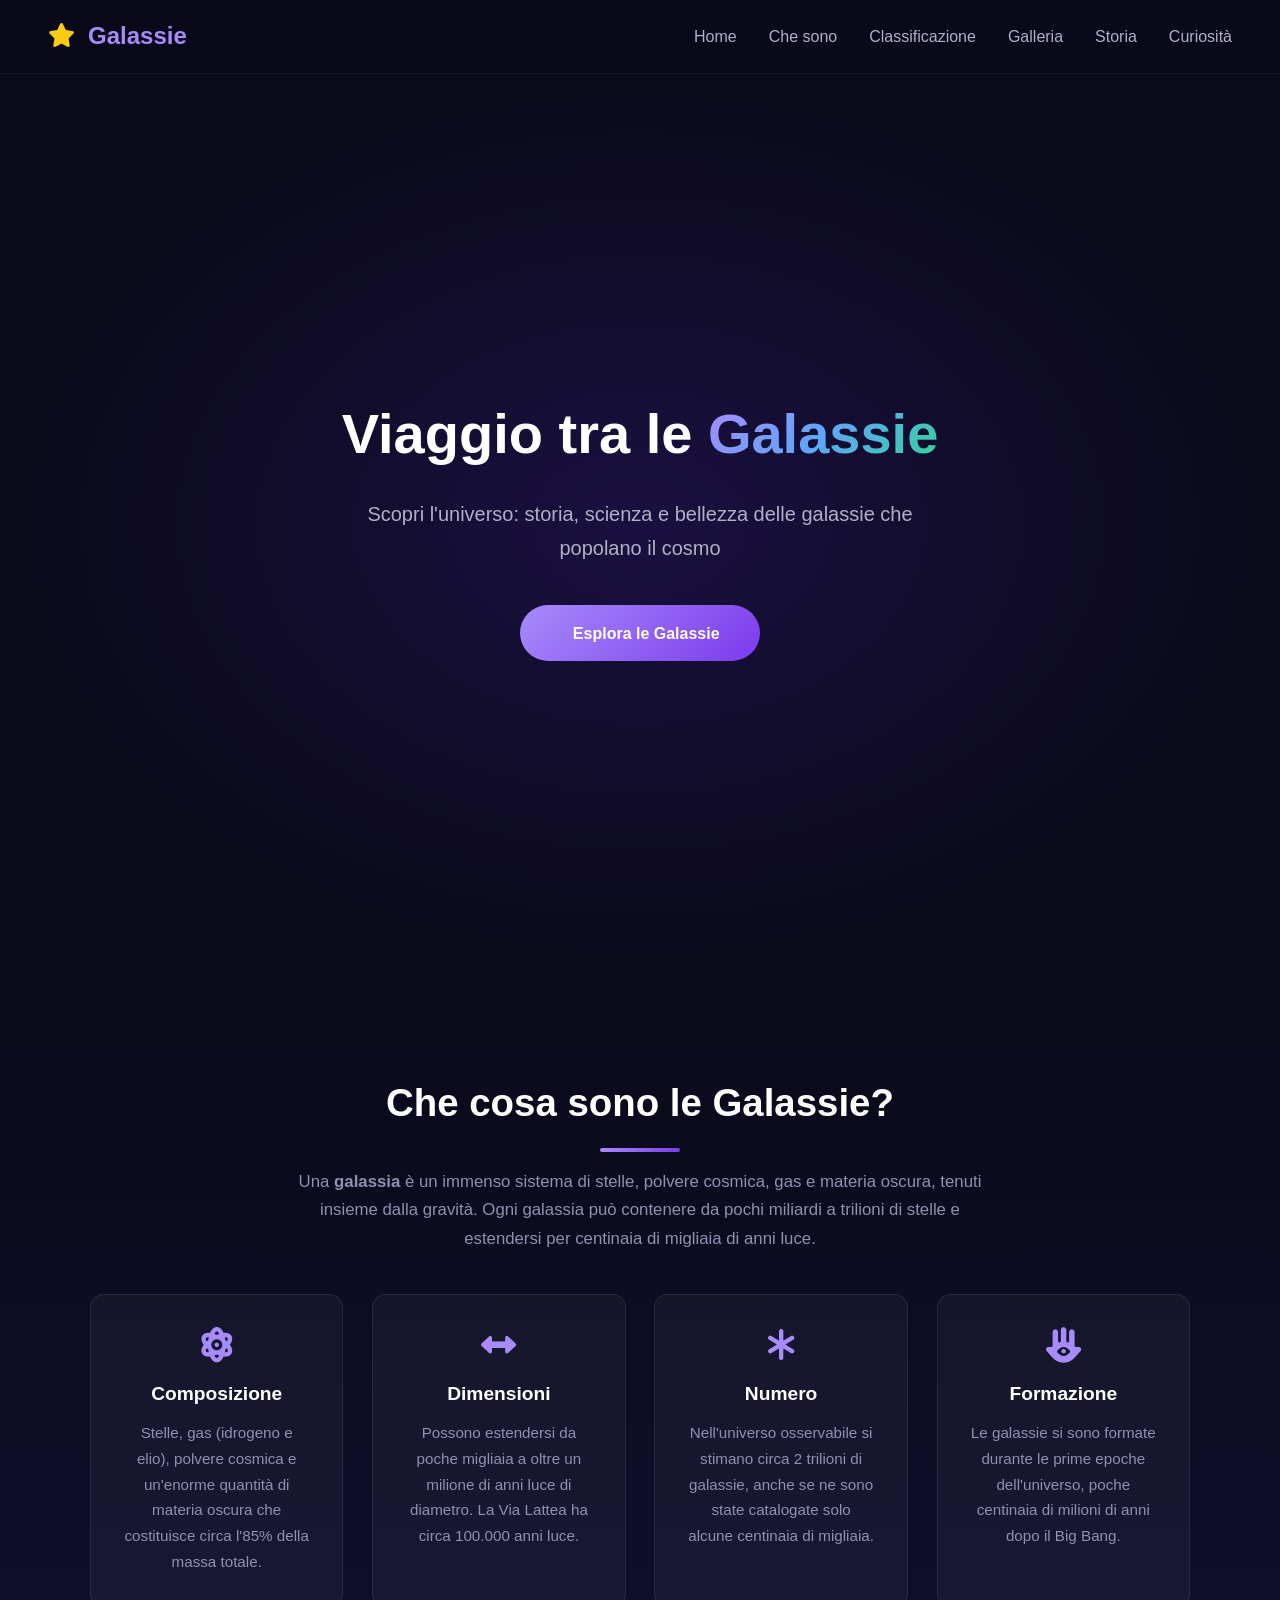
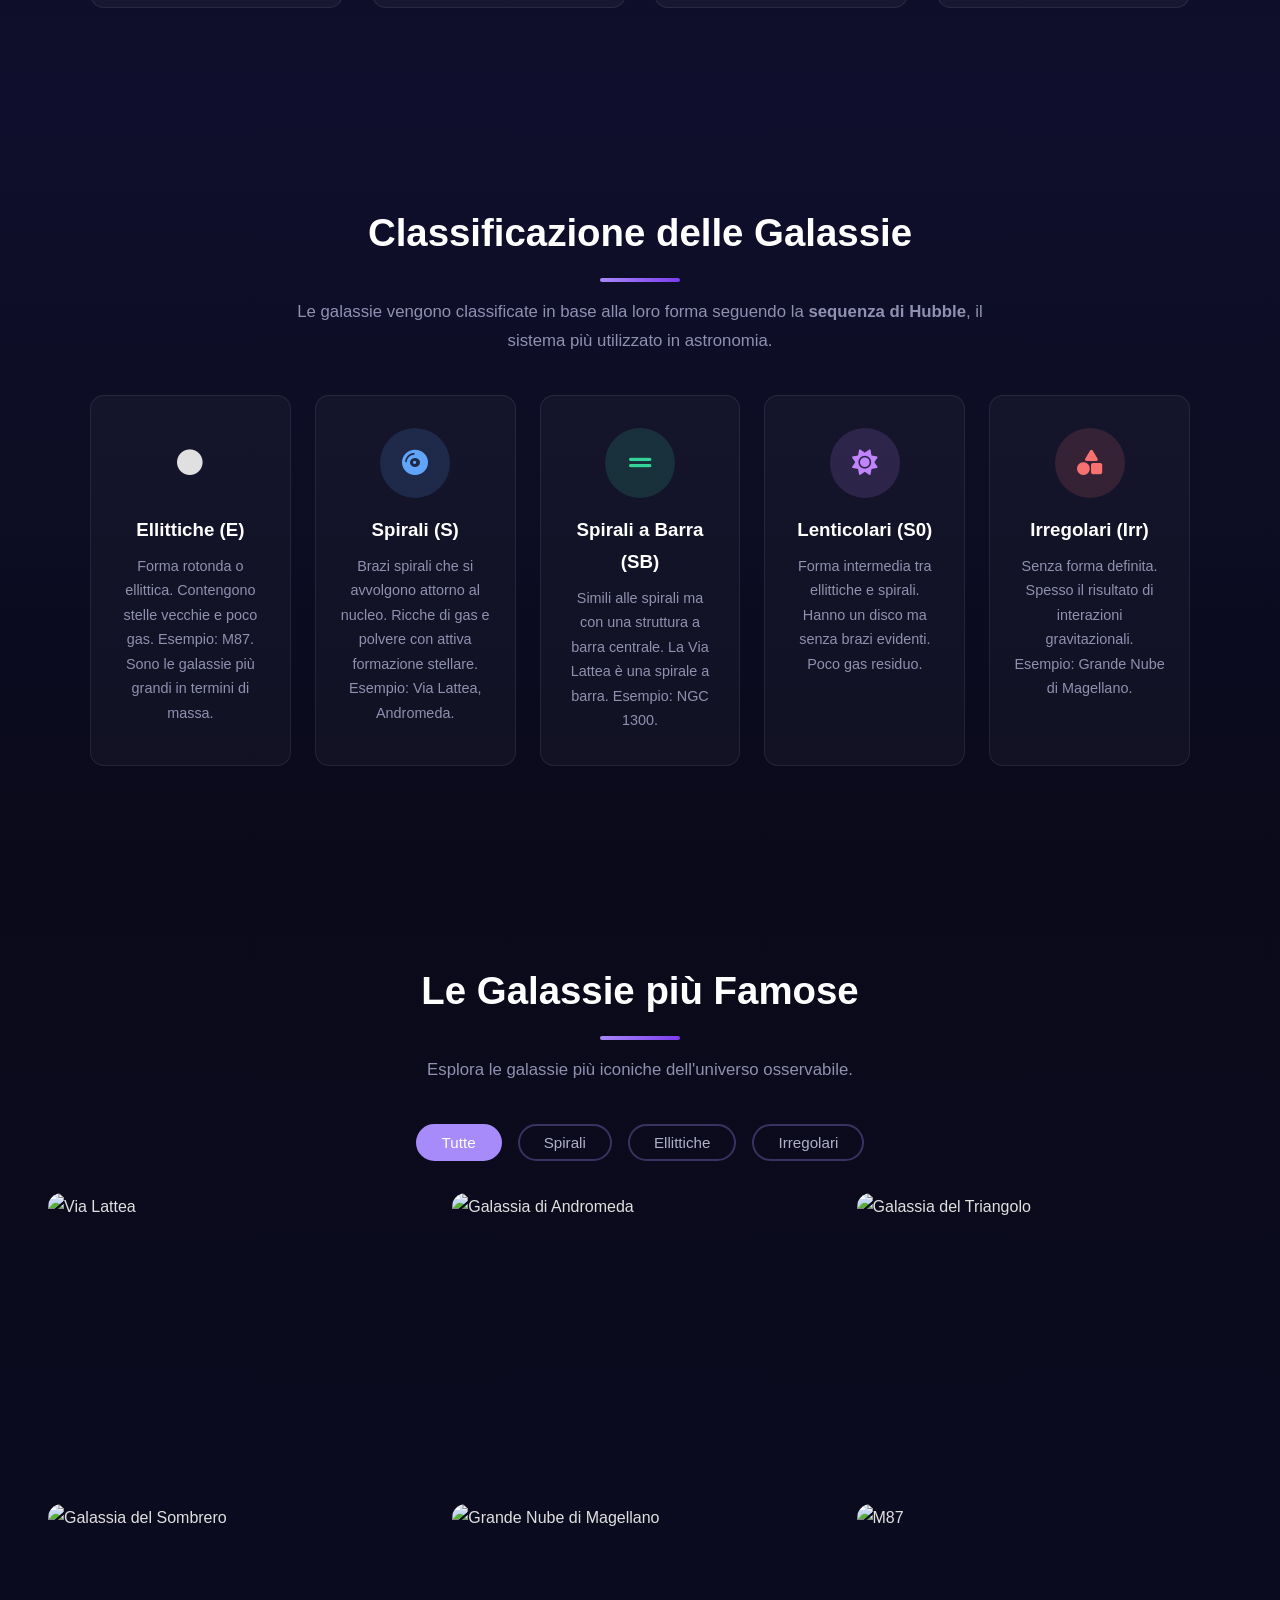
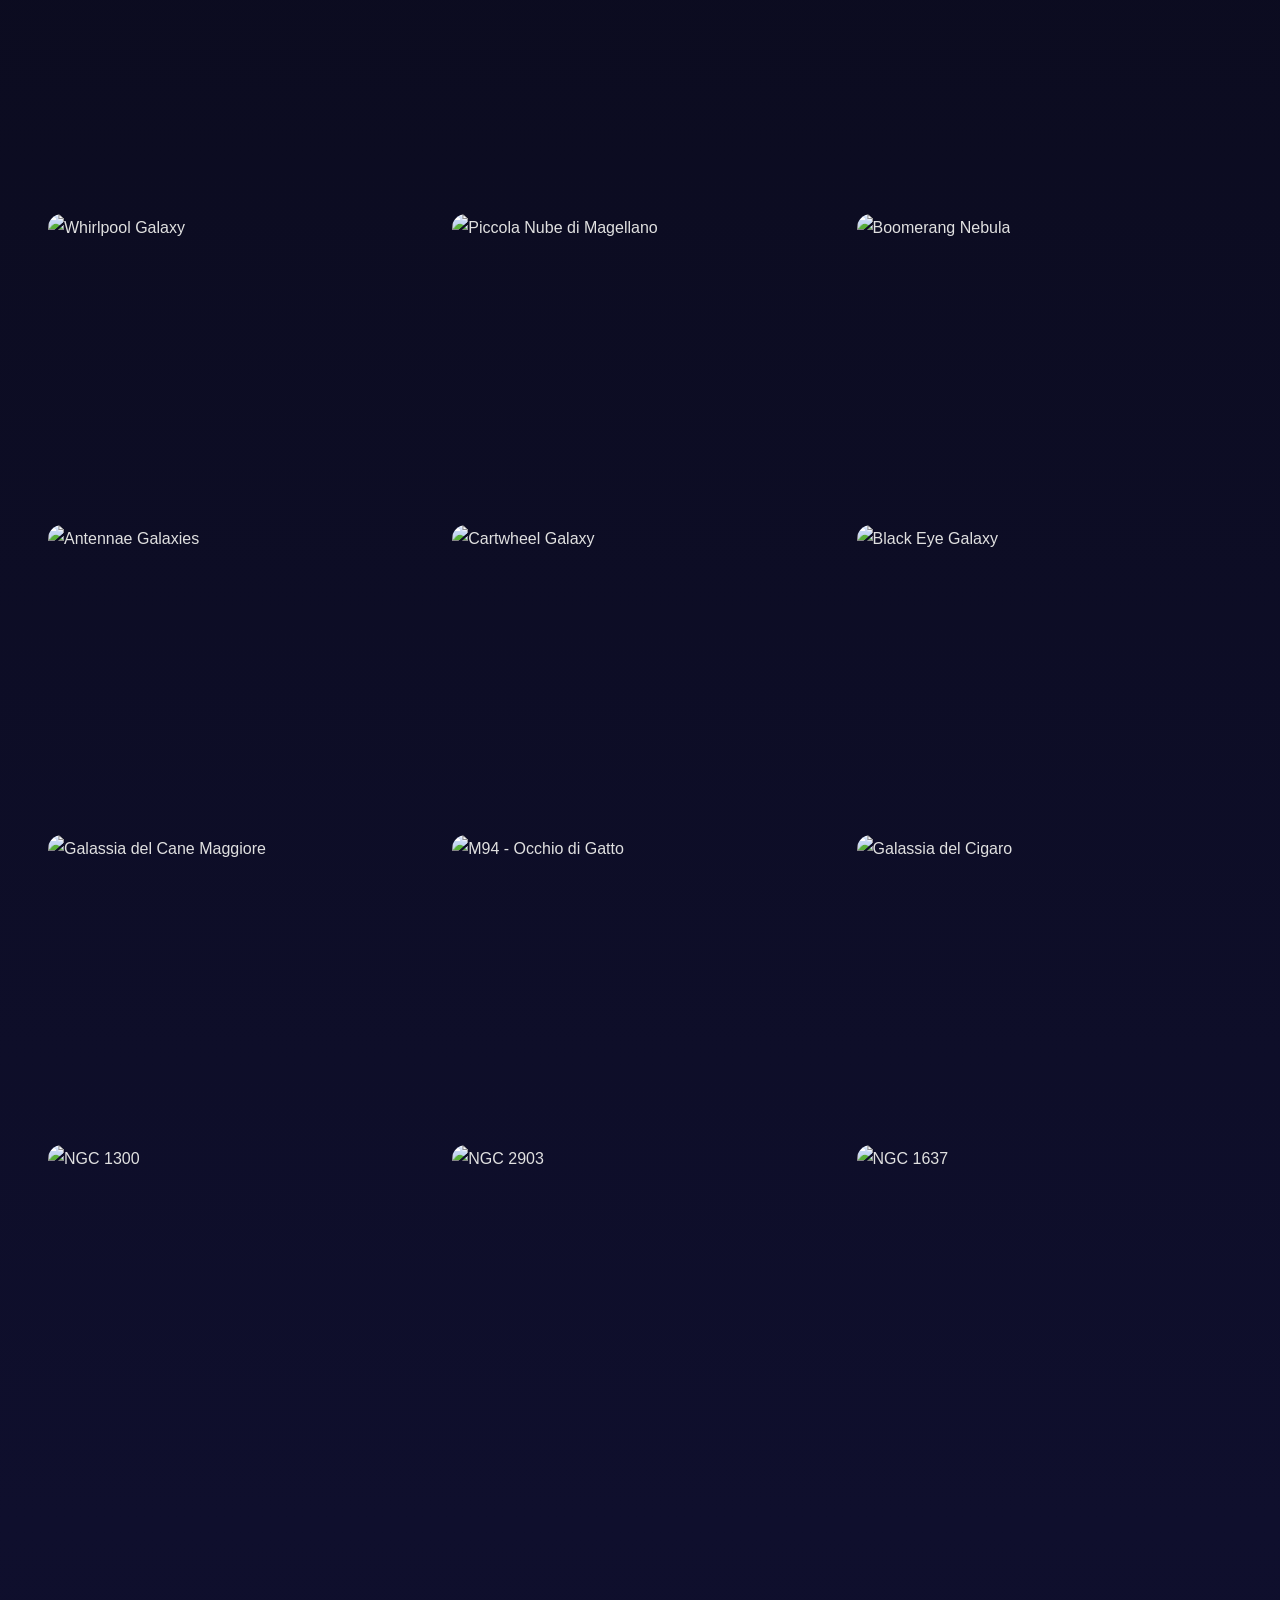
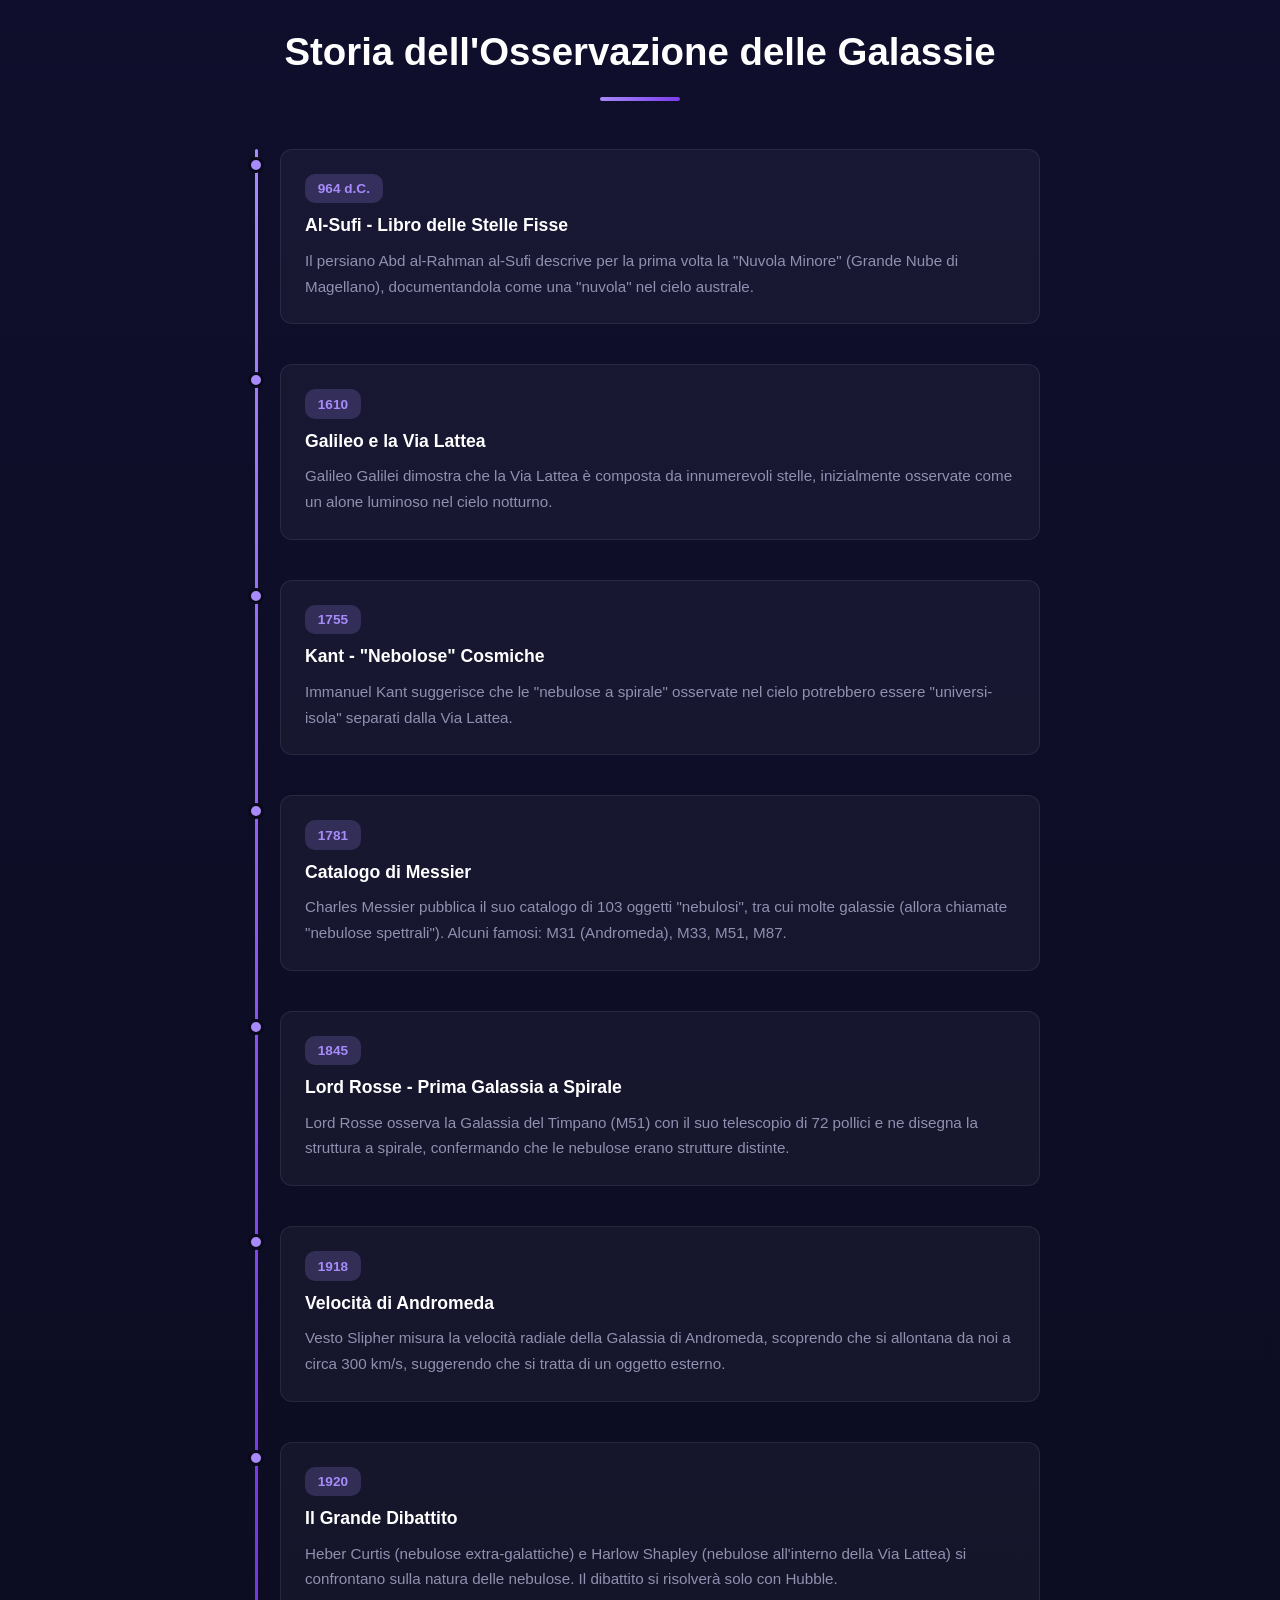
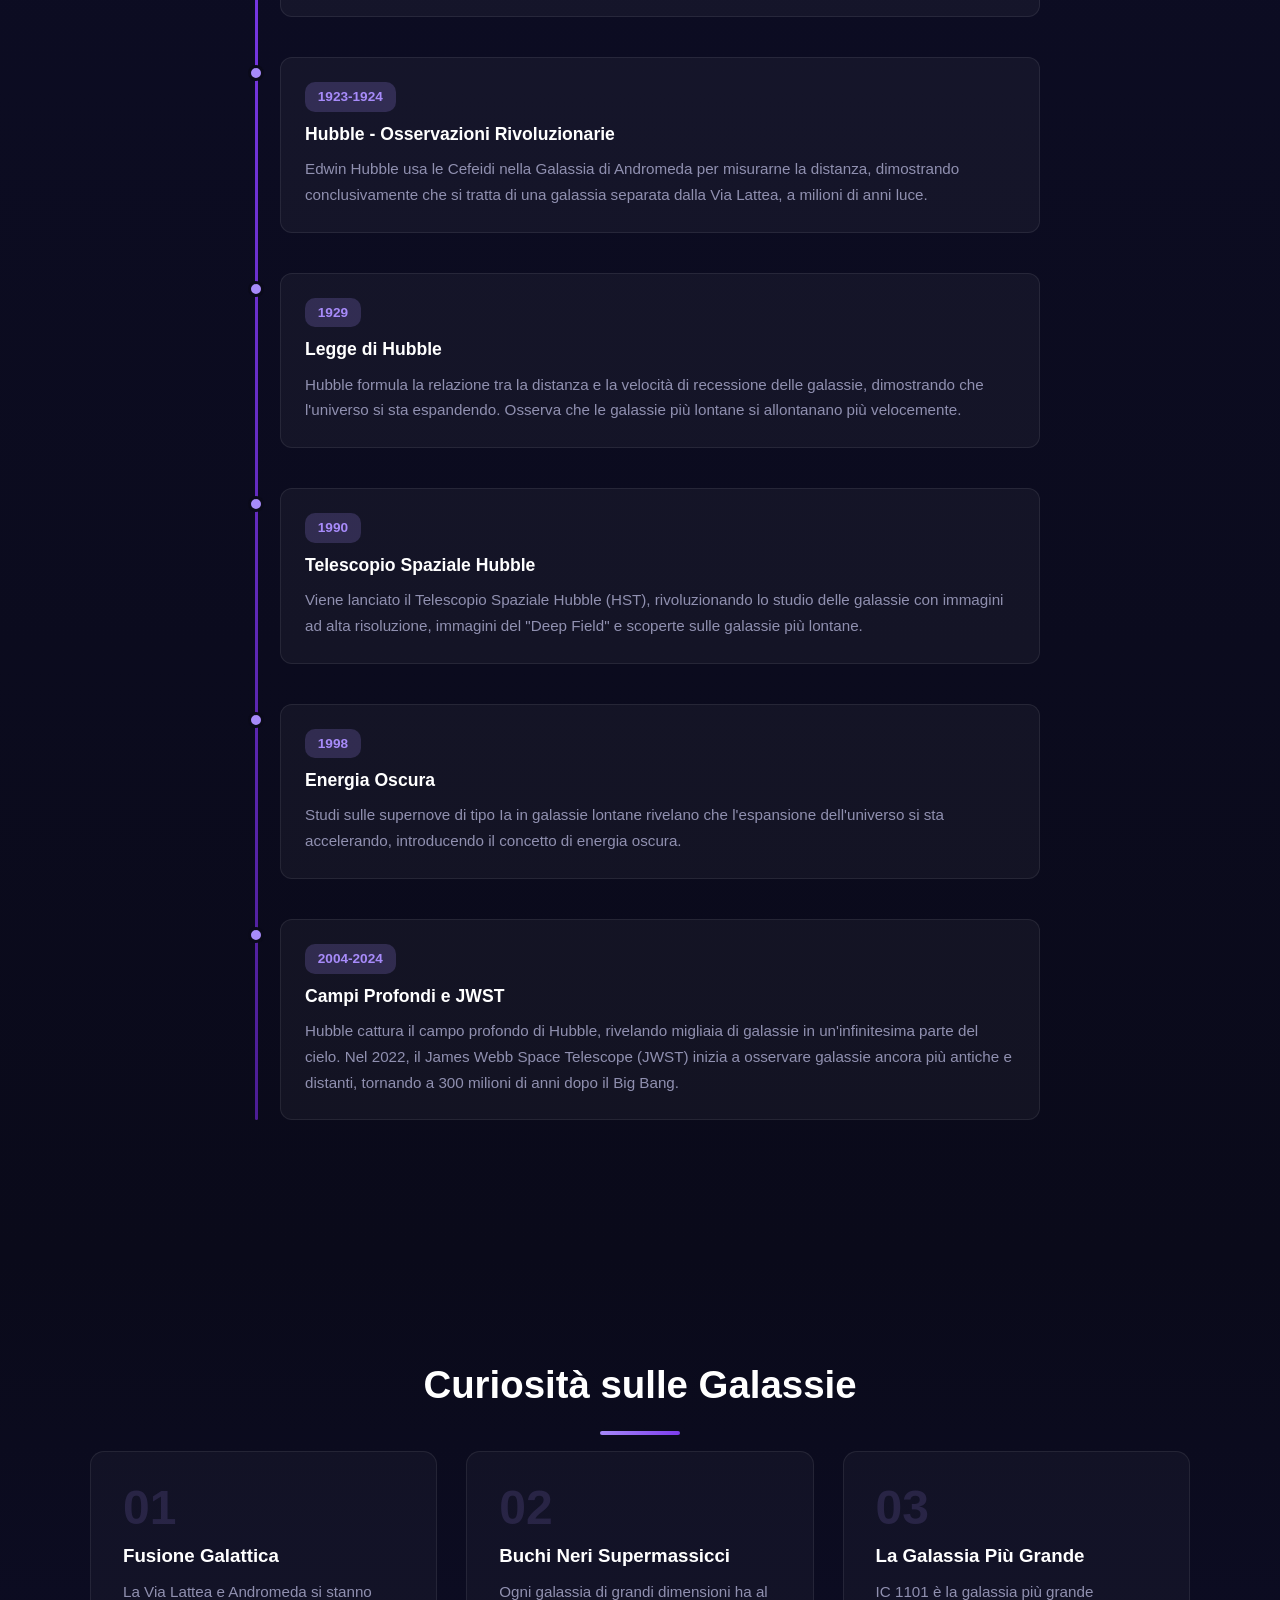
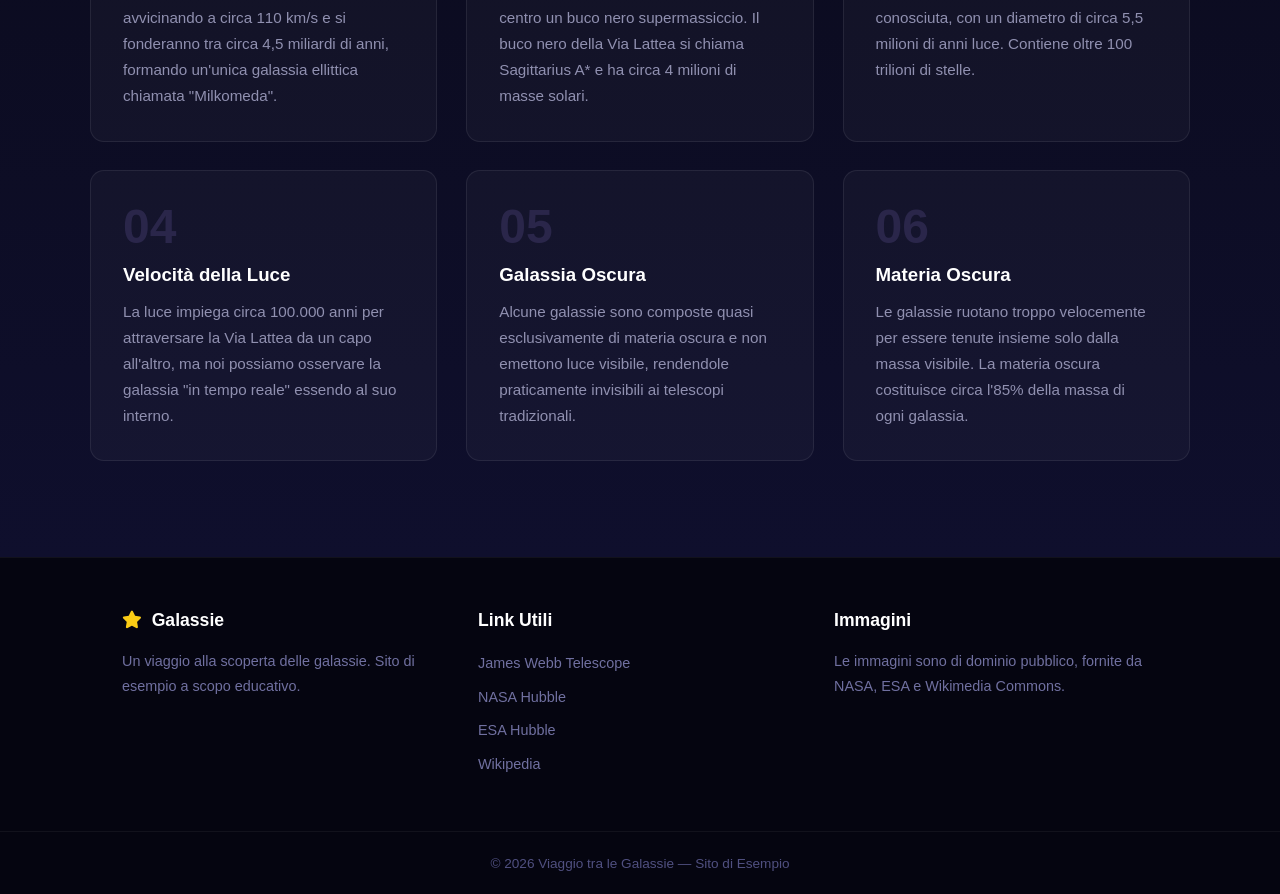
==== index.html @ 8d63a322 "Aggiungi sito sulle galassie" ====
<!DOCTYPE html>
<html lang="it">
<head>
  <meta charset="UTF-8">
  <meta name="viewport" content="width=device-width, initial-scale=1.0">
  <title>Le Galassie - Guida Completa</title>
  <link rel="stylesheet" href="style.css">
  <link rel="stylesheet" href="https://cdnjs.cloudflare.com/ajax/libs/font-awesome/6.5.0/css/all.min.css">
</head>
<body>

  <nav id="navbar">
    <div class="nav-brand"><i class="fas fa-star"></i> Galassie</div>
    <ul id="nav-links">
      <li><a href="#home">Home</a></li>
      <li><a href="#che-cosa-sono">Che sono</a></li>
      <li><a href="#classificazione">Classificazione</a></li>
      <li><a href="#galleria">Galleria</a></li>
      <li><a href="#storia">Storia</a></li>
      <li><a href="#curiosita">Curiosit&agrave;</a></li>
    </ul>
    <button id="hamburger" aria-label="Menu"><i class="fas fa-bars"></i></button>
  </nav>

  <!-- HERO -->
  <header id="home">
    <div class="hero-overlay"></div>
    <div class="hero-particles" id="particles"></div>
    <div class="hero-content">
      <h1>Viaggio tra le <span>Galassie</span></h1>
      <p>Scopri l'universo: storia, scienza e bellezza delle galassie che popolano il cosmo</p>
      <a href="#galleria" class="btn"><i class="fas fa-telescope"></i> Esplora le Galassie</a>
    </div>
  </header>

  <!-- CHE COSA SONO -->
  <section id="che-cosa-sono">
    <h2>Che cosa sono le Galassie?</h2>
    <p>Una <strong>galassia</strong> &egrave; un immenso sistema di stelle, polvere cosmica, gas e materia oscura, tenuti insieme dalla gravit&agrave;. Ogni galassia pu&ograve; contenere da pochi miliardi a trilioni di stelle e estendersi per centinaia di migliaia di anni luce.</p>
    <div class="info-cards">
      <div class="info-card">
        <i class="fas fa-atom"></i>
        <h3>Composizione</h3>
        <p>Stelle, gas (idrogeno e elio), polvere cosmica e un'enorme quantit&agrave; di materia oscura che costituisce circa l'85% della massa totale.</p>
      </div>
      <div class="info-card">
        <i class="fas fa-arrows-alt-h"></i>
        <h3>Dimensioni</h3>
        <p>Possono estendersi da poche migliaia a oltre un milione di anni luce di diametro. La Via Lattea ha circa 100.000 anni luce.</p>
      </div>
      <div class="info-card">
        <i class="fas fa-asterisk"></i>
        <h3>Numero</h3>
        <p>Nell'universo osservabile si stimano circa 2 trilioni di galassie, anche se ne sono state catalogate solo alcune centinaia di migliaia.</p>
      </div>
      <div class="info-card">
        <i class="fas fa-hamsa"></i>
        <h3>Formazione</h3>
        <p>Le galassie si sono formate durante le prime epoche dell'universo, poche centinaia di milioni di anni dopo il Big Bang.</p>
      </div>
    </div>
  </section>

  <!-- CLASSIFICAZIONE -->
  <section id="classificazione">
    <h2>Classificazione delle Galassie</h2>
    <p>Le galassie vengono classificate in base alla loro forma seguendo la <strong>sequenza di Hubble</strong>, il sistema pi&ugrave; utilizzato in astronomia.</p>
    <div class="classification">
      <div class="class-card elliptical">
        <div class="class-icon"><i class="fas fa-circle"></i></div>
        <h3>Ellittiche (E)</h3>
        <p>Forma rotonda o ellittica. Contengono stelle vecchie e poco gas. Esempio: M87. Sono le galassie pi&ugrave; grandi in termini di massa.</p>
      </div>
      <div class="class-card spiral">
        <div class="class-icon"><i class="fas fa-compact-disc"></i></div>
        <h3>Spirali (S)</h3>
        <p>Brazi spirali che si avvolgono attorno al nucleo. Ricche di gas e polvere con attiva formazione stellare. Esempio: Via Lattea, Andromeda.</p>
      </div>
      <div class="class-card barred">
        <div class="class-icon"><i class="fas fa-grip-lines"></i></div>
        <h3>Spirali a Barra (SB)</h3>
        <p>Simili alle spirali ma con una struttura a barra centrale. La Via Lattea &egrave; una spirale a barra. Esempio: NGC 1300.</p>
      </div>
      <div class="class-card lenticular">
        <div class="class-icon"><i class="fas fa-sun"></i></div>
        <h3>Lenticolari (S0)</h3>
        <p>Forma intermedia tra ellittiche e spirali. Hanno un disco ma senza brazi evidenti. Poco gas residuo.</p>
      </div>
      <div class="class-card irregular">
        <div class="class-icon"><i class="fas fa-shapes"></i></div>
        <h3>Irregolari (Irr)</h3>
        <p>Senza forma definita. Spesso il risultato di interazioni gravitazionali. Esempio: Grande Nube di Magellano.</p>
      </div>
    </div>
  </section>

  <!-- GALLERIA -->
  <section id="galleria">
    <h2>Le Galassie pi&ugrave; Famose</h2>
    <p>Esplora le galassie pi&ugrave; iconiche dell'universo osservabile.</p>

    <div class="filters">
      <button class="filter-btn active" data-filter="all">Tutte</button>
      <button class="filter-btn" data-filter="spirale">Spirali</button>
      <button class="filter-btn" data-filter="ellittica">Ellittiche</button>
      <button class="filter-btn" data-filter="irregolare">Irregolari</button>
    </div>

    <div class="galaxy-grid" id="galaxy-grid">

      <!-- 1. VIA LATTEA -->
      <div class="galaxy-card" data-type="spirale" onclick="openModal('milkyway')">
        <img src="https://upload.wikimedia.org/wikipedia/commons/thumb/4/43/ESO-VLT-Laser-phot-33a-07.jpg/1280px-ESO-VLT-Laser-phot-33a-07.jpg" alt="Via Lattea" loading="lazy">
        <div class="galaxy-overlay">
          <h3>Via Lattea</h3>
          <span class="galaxy-type">Spirale barrata</span>
          <span class="galaxy-dist">Nostra galassia</span>
        </div>
      </div>

      <!-- 2. ANDROMEDA -->
      <div class="galaxy-card" data-type="spirale" onclick="openModal('andromeda')">
        <img src="https://upload.wikimedia.org/wikipedia/commons/thumb/8/8c/Andromeda_Galaxy_560mm_FL.jpg/1280px-Andromeda_Galaxy_560mm_FL.jpg" alt="Galassia di Andromeda" loading="lazy">
        <div class="galaxy-overlay">
          <h3>Galassia di Andromeda (M31)</h3>
          <span class="galaxy-type">Spirale</span>
          <span class="galaxy-dist">2,5 milioni di anni luce</span>
        </div>
      </div>

      <!-- 3. TRIANGOLO -->
      <div class="galaxy-card" data-type="spirale" onclick="openModal('triangolo')">
        <img src="https://upload.wikimedia.org/wikipedia/commons/thumb/d/d0/Triangulum_Galaxy_M33_Scubi.jpg/1280px-Triangulum_Galaxy_M33_Scubi.jpg" alt="Galassia del Triangolo" loading="lazy">
        <div class="galaxy-overlay">
          <h3>Galassia del Triangolo (M33)</h3>
          <span class="galaxy-type">Spirale</span>
          <span class="galaxy-dist">2,73 milioni di anni luce</span>
        </div>
      </div>

      <!-- 4. SOMBRERO -->
      <div class="galaxy-card" data-type="spirale" onclick="openModal('sombrero')">
        <img src="https://upload.wikimedia.org/wikipedia/commons/thumb/5/5f/Sombrero_Galaxy_560mm_FL.jpg/1280px-Sombrero_Galaxy_560mm_FL.jpg" alt="Galassia del Sombrero" loading="lazy">
        <div class="galaxy-overlay">
          <h3>Galassia del Sombrero (M104)</h3>
          <span class="galaxy-type">Spirale barrata</span>
          <span class="galaxy-dist">29 milioni di anni luce</span>
        </div>
      </div>

      <!-- 5. GRANDE NUBE DI MAGELLANO -->
      <div class="galaxy-card" data-type="irregolare" onclick="openModal('magellano')">
        <img src="https://upload.wikimedia.org/wikipedia/commons/thumb/d/d5/NGC_2070_-_TOO_-_ESO.jpg/1024px-NGC_2070_-_TOO_-_ESO.jpg" alt="Grande Nube di Magellano" loading="lazy">
        <div class="galaxy-overlay">
          <h3>Grande Nube di Magellano</h3>
          <span class="galaxy-type">Irr I</span>
          <span class="galaxy-dist">160.000 anni luce</span>
        </div>
      </div>

      <!-- 6. MESSIER 87 -->
      <div class="galaxy-card" data-type="ellittica" onclick="openModal('m87')">
        <img src="https://upload.wikimedia.org/wikipedia/commons/thumb/0/09/M87_jet.jpg/1024px-M87_jet.jpg" alt="M87" loading="lazy">
        <div class="galaxy-overlay">
          <h3>Messier 87 (M87)</h3>
          <span class="galaxy-type">Ellittica gigante</span>
          <span class="galaxy-dist">53 milioni di anni luce</span>
        </div>
      </div>

      <!-- 7. WHIRLPOOL -->
      <div class="galaxy-card" data-type="spirale" onclick="openModal('whirlpool')">
        <img src="https://upload.wikimedia.org/wikipedia/commons/thumb/d/db/Whirlpool_Galaxy_by_Hubble.jpg/1024px-Whirlpool_Galaxy_by_Hubble.jpg" alt="Whirlpool Galaxy" loading="lazy">
        <div class="galaxy-overlay">
          <h3>Galassia Whirlpool (M51)</h3>
          <span class="galaxy-type">Spirale</span>
          <span class="galaxy-dist">23 milioni di anni luce</span>
        </div>
      </div>

      <!-- 8. PICCOLA NUBE DI MAGELLANO -->
      <div class="galaxy-card" data-type="irregolare" onclick="openModal('piccola-magellano')">
        <img src="https://upload.wikimedia.org/wikipedia/commons/thumb/4/4d/SMC_-_Gems_of_the_Southern_Sky_-_ESO_-_1024.jpg/1024px-SMC_-_Gems_of_the_Southern_Sky_-_ESO_-_1024.jpg" alt="Piccola Nube di Magellano" loading="lazy">
        <div class="galaxy-overlay">
          <h3>Piccola Nube di Magellano</h3>
          <span class="galaxy-type">Irr I / SBO</span>
          <span class="galaxy-dist">200.000 anni luce</span>
        </div>
      </div>

      <!-- 9. BOOMERANG -->
      <div class="galaxy-card" data-type="ellittica" onclick="openModal('boomerang')">
        <img src="https://upload.wikimedia.org/wikipedia/commons/thumb/7/70/Boomerang_Nebula_HST.png/1024px-Boomerang_Nebula_HST.png" alt="Boomerang Nebula" loading="lazy">
        <div class="galaxy-overlay">
          <h3>Nebulosa Boomerang</h3>
          <span class="galaxy-type">Nebulosa protoplanetaria</span>
          <span class="galaxy-dist">5.000 anni luce</span>
        </div>
      </div>

      <!-- 10. ANTENNAM -->
      <div class="galaxy-card" data-type="spirale" onclick="openModal('antennae')">
        <img src="https://upload.wikimedia.org/wikipedia/commons/thumb/a/af/Antennae_Galaxies_-_Potentially_Hostile_-_PIA19780.jpg/1024px-Antennae_Galaxies_-_Potentially_Hostile_-_PIA19780.jpg" alt="Antennae Galaxies" loading="lazy">
        <div class="galaxy-overlay">
          <h3>Galassie Antenne (NGC 4038/4039)</h3>
          <span class="galaxy-type">In interazione</span>
          <span class="galaxy-dist">45 milioni di anni luce</span>
        </div>
      </div>

      <!-- 11. CARTWHEEL -->
      <div class="galaxy-card" data-type="spirale" onclick="openModal('cartwheel')">
        <img src="https://upload.wikimedia.org/wikipedia/commons/thumb/4/49/Cartwheel_Galaxy_560mm_FL.jpg/1024px-Cartwheel_Galaxy_560mm_FL.jpg" alt="Cartwheel Galaxy" loading="lazy">
        <div class="galaxy-overlay">
          <h3>Galassia della Ruota di Carro</h3>
          <span class="galaxy-type">Anulare</span>
          <span class="galaxy-dist">500 milioni di anni luce</span>
        </div>
      </div>

      <!-- 12. BLACK EYE -->
      <div class="galaxy-card" data-type="spirale" onclick="openModal('blackeye')">
        <img src="https://upload.wikimedia.org/wikipedia/commons/thumb/9/96/NGC_4826_-_Black_Eye_Galaxy_-_Heic0415a.jpg/1024px-NGC_4826_-_Black_Eye_Galaxy_-_Heic0415a.jpg" alt="Black Eye Galaxy" loading="lazy">
        <div class="galaxy-overlay">
          <h3>Black Eye Galaxy (M64)</h3>
          <span class="galaxy-type">Spirale</span>
          <span class="galaxy-dist">17 milioni di anni luce</span>
        </div>
      </div>

      <!-- 13. TIRANO -->
      <div class="galaxy-card" data-type="spirale" onclick="openModal('tirano')">
        <img src="https://upload.wikimedia.org/wikipedia/commons/thumb/4/4d/M106_%28Messier_106%29.jpg/1024px-M106_%28Messier_106%29.jpg" alt="Galassia del Cane Maggiore" loading="lazy">
        <div class="galaxy-overlay">
          <h3>M106 (Cane Maggiore)</h3>
          <span class="galaxy-type">Spirale barrata</span>
          <span class="galaxy-dist">22 milioni di anni luce</span>
        </div>
      </div>

      <!-- 14. OCCHIO DI GATTO -->
      <div class="galaxy-card" data-type="ellittica" onclick="openModal('occhio')">
        <img src="https://upload.wikimedia.org/wikipedia/commons/thumb/c/c5/M94_Galaxy_by_Hubble.jpg/1024px-M94_Galaxy_by_Hubble.jpg" alt="M94 - Occhio di Gatto" loading="lazy">
        <div class="galaxy-overlay">
          <h3>Galassia dell'Occhio di Gatto (M94)</h3>
          <span class="galaxy-type">Spirale / Lenticolare</span>
          <span class="galaxy-dist">16 milioni di anni luce</span>
        </div>
      </div>

      <!-- 15. CIGARO -->
      <div class="galaxy-card" data-type="ellittica" onclick="openModal('cigaro')">
        <img src="https://upload.wikimedia.org/wikipedia/commons/thumb/3/32/M82_HST_big_stelum.jpg/1024px-M82_HST_big_stelum.jpg" alt="Galassia del Cigaro" loading="lazy">
        <div class="galaxy-overlay">
          <h3>Galassia del Cigaro (M82)</h3>
          <span class="galaxy-type">Irregolare starburst</span>
          <span class="galaxy-dist">12 milioni di anni luce</span>
        </div>
      </div>

      <!-- 16. SIRENA -->
      <div class="galaxy-card" data-type="spirale" onclick="openModal('sirena')">
        <img src="https://upload.wikimedia.org/wikipedia/commons/thumb/9/97/NGC_1300_-_ERL_-_ESO.jpg/1024px-NGC_1300_-_ERL_-_ESO.jpg" alt="NGC 1300" loading="lazy">
        <div class="galaxy-overlay">
          <h3>NGC 1300 (Sirena)</h3>
          <span class="galaxy-type">Spirale barrata</span>
          <span class="galaxy-dist">69 milioni di anni luce</span>
        </div>
      </div>

      <!-- 17. FOCA -->
      <div class="galaxy-card" data-type="spirale" onclick="openModal('foca')">
        <img src="https://upload.wikimedia.org/wikipedia/commons/thumb/d/d4/NGC_2903_-_Galactic_Nucleus_-_ESO.jpg/1024px-NGC_2903_-_Galactic_Nucleus_-_ESO.jpg" alt="NGC 2903" loading="lazy">
        <div class="galaxy-overlay">
          <h3>NGC 2903 (Leone)</h3>
          <span class="galaxy-type">Spirale barrata</span>
          <span class="galaxy-dist">30 milioni di anni luce</span>
        </div>
      </div>

      <!-- 18. PESCATORE -->
      <div class="galaxy-card" data-type="spirale" onclick="openModal('pescatore')">
        <img src="https://upload.wikimedia.org/wikipedia/commons/thumb/a/ab/NGC_1637_by_Esurvey.jpg/1024px-NGC_1637_by_Esurvey.jpg" alt="NGC 1637" loading="lazy">
        <div class="galaxy-overlay">
          <h3>NGC 1637 (Eridano)</h3>
          <span class="galaxy-type">Spirale</span>
          <span class="galaxy-dist">38 milioni di anni luce</span>
        </div>
      </div>

    </div>
  </section>

  <!-- STORIA DELL'ASTRONOMIA -->
  <section id="storia">
    <h2>Storia dell'Osservazione delle Galassie</h2>
    <div class="timeline">
      <div class="timeline-item">
        <div class="timeline-dot"></div>
        <div class="timeline-content">
          <span class="year">964 d.C.</span>
          <h3>Al-Sufi - Libro delle Stelle Fisse</h3>
          <p>Il persiano Abd al-Rahman al-Sufi descrive per la prima volta la "Nuvola Minore" (Grande Nube di Magellano), documentandola come una "nuvola" nel cielo australe.</p>
        </div>
      </div>
      <div class="timeline-item">
        <div class="timeline-dot"></div>
        <div class="timeline-content">
          <span class="year">1610</span>
          <h3>Galileo e la Via Lattea</h3>
          <p>Galileo Galilei dimostra che la Via Lattea &egrave; composta da innumerevoli stelle, inizialmente osservate come un alone luminoso nel cielo notturno.</p>
        </div>
      </div>
      <div class="timeline-item">
        <div class="timeline-dot"></div>
        <div class="timeline-content">
          <span class="year">1755</span>
          <h3>Kant - "Nebolose" Cosmiche</h3>
          <p>Immanuel Kant suggerisce che le "nebulose a spirale" osservate nel cielo potrebbero essere "universi-isola" separati dalla Via Lattea.</p>
        </div>
      </div>
      <div class="timeline-item">
        <div class="timeline-dot"></div>
        <div class="timeline-content">
          <span class="year">1781</span>
          <h3>Catalogo di Messier</h3>
          <p>Charles Messier pubblica il suo catalogo di 103 oggetti "nebulosi", tra cui molte galassie (allora chiamate "nebulose spettrali"). Alcuni famosi: M31 (Andromeda), M33, M51, M87.</p>
        </div>
      </div>
      <div class="timeline-item">
        <div class="timeline-dot"></div>
        <div class="timeline-content">
          <span class="year">1845</span>
          <h3>Lord Rosse - Prima Galassia a Spirale</h3>
          <p>Lord Rosse osserva la Galassia del Timpano (M51) con il suo telescopio di 72 pollici e ne disegna la struttura a spirale, confermando che le nebulose erano strutture distinte.</p>
        </div>
      </div>
      <div class="timeline-item">
        <div class="timeline-dot"></div>
        <div class="timeline-content">
          <span class="year">1918</span>
          <h3>Velocit&agrave; di Andromeda</h3>
          <p>Vesto Slipher misura la velocit&agrave; radiale della Galassia di Andromeda, scoprendo che si allontana da noi a circa 300 km/s, suggerendo che si tratta di un oggetto esterno.</p>
        </div>
      </div>
      <div class="timeline-item">
        <div class="timeline-dot"></div>
        <div class="timeline-content">
          <span class="year">1920</span>
          <h3>Il Grande Dibattito</h3>
          <p>Heber Curtis (nebulose extra-galattiche) e Harlow Shapley (nebulose all'interno della Via Lattea) si confrontano sulla natura delle nebulose. Il dibattito si risolver&agrave; solo con Hubble.</p>
        </div>
      </div>
      <div class="timeline-item">
        <div class="timeline-dot"></div>
        <div class="timeline-content">
          <span class="year">1923-1924</span>
          <h3>Hubble - Osservazioni Rivoluzionarie</h3>
          <p>Edwin Hubble usa le Cefeidi nella Galassia di Andromeda per misurarne la distanza, dimostrando conclusivamente che si tratta di una galassia separata dalla Via Lattea, a milioni di anni luce.</p>
        </div>
      </div>
      <div class="timeline-item">
        <div class="timeline-dot"></div>
        <div class="timeline-content">
          <span class="year">1929</span>
          <h3>Legge di Hubble</h3>
          <p>Hubble formula la relazione tra la distanza e la velocit&agrave; di recessione delle galassie, dimostrando che l'universo si sta espandendo. Osserva che le galassie pi&ugrave; lontane si allontanano pi&ugrave; velocemente.</p>
        </div>
      </div>
      <div class="timeline-item">
        <div class="timeline-dot"></div>
        <div class="timeline-content">
          <span class="year">1990</span>
          <h3>Telescopio Spaziale Hubble</h3>
          <p>Viene lanciato il Telescopio Spaziale Hubble (HST), rivoluzionando lo studio delle galassie con immagini ad alta risoluzione, immagini del "Deep Field" e scoperte sulle galassie pi&ugrave; lontane.</p>
        </div>
      </div>
      <div class="timeline-item">
        <div class="timeline-dot"></div>
        <div class="timeline-content">
          <span class="year">1998</span>
          <h3>Energia Oscura</h3>
          <p>Studi sulle supernove di tipo Ia in galassie lontane rivelano che l'espansione dell'universo si sta accelerando, introducendo il concetto di energia oscura.</p>
        </div>
      </div>
      <div class="timeline-item">
        <div class="timeline-dot"></div>
        <div class="timeline-content">
          <span class="year">2004-2024</span>
          <h3>Campi Profondi e JWST</h3>
          <p>Hubble cattura il campo profondo di Hubble, rivelando migliaia di galassie in un'infinitesima parte del cielo. Nel 2022, il James Webb Space Telescope (JWST) inizia a osservare galassie ancora pi&ugrave; antiche e distanti, tornando a 300 milioni di anni dopo il Big Bang.</p>
        </div>
      </div>
    </div>
  </section>

  <!-- CURIOSITÀ -->
  <section id="curiosita">
    <h2>Curiosit&agrave; sulle Galassie</h2>
    <div class="facts-grid">
      <div class="fact-card">
        <div class="fact-number">01</div>
        <h3>Fusione Galattica</h3>
        <p>La Via Lattea e Andromeda si stanno avvicinando a circa 110 km/s e si fonderanno tra circa 4,5 miliardi di anni, formando un'unica galassia ellittica chiamata "Milkomeda".</p>
      </div>
      <div class="fact-card">
        <div class="fact-number">02</div>
        <h3>Buchi Neri Supermassicci</h3>
        <p>Ogni galassia di grandi dimensioni ha al centro un buco nero supermassiccio. Il buco nero della Via Lattea si chiama Sagittarius A* e ha circa 4 milioni di masse solari.</p>
      </div>
      <div class="fact-card">
        <div class="fact-number">03</div>
        <h3>La Galassia Pi&ugrave; Grande</h3>
        <p>IC 1101 &egrave; la galassia pi&ugrave; grande conosciuta, con un diametro di circa 5,5 milioni di anni luce. Contiene oltre 100 trilioni di stelle.</p>
      </div>
      <div class="fact-card">
        <div class="fact-number">04</div>
        <h3>Velocit&agrave; della Luce</h3>
        <p>La luce impiega circa 100.000 anni per attraversare la Via Lattea da un capo all'altro, ma noi possiamo osservare la galassia "in tempo reale" essendo al suo interno.</p>
      </div>
      <div class="fact-card">
        <div class="fact-number">05</div>
        <h3>Galassia Oscura</h3>
        <p>Alcune galassie sono composte quasi esclusivamente di materia oscura e non emettono luce visibile, rendendole praticamente invisibili ai telescopi tradizionali.</p>
      </div>
      <div class="fact-card">
        <div class="fact-number">06</div>
        <h3>Materia Oscura</h3>
        <p>Le galassie ruotano troppo velocemente per essere tenute insieme solo dalla massa visibile. La materia oscura costituisce circa l'85% della massa di ogni galassia.</p>
      </div>
    </div>
  </section>

  <!-- FOOTER -->
  <footer>
    <div class="footer-content">
      <div class="footer-section">
        <h3><i class="fas fa-star"></i> Galassie</h3>
        <p>Un viaggio alla scoperta delle galassie. Sito di esempio a scopo educativo.</p>
      </div>
      <div class="footer-section">
        <h3>Link Utili</h3>
        <ul>
          <li><a href="https://esawebb.org/" target="_blank">James Webb Telescope</a></li>
          <li><a href="https://www.nasa.gov/mission_pages/hubble/main/" target="_blank">NASA Hubble</a></li>
          <li><a href="https://www.esa.int/Science_Exploration/Space_Science/Hubble" target="_blank">ESA Hubble</a></li>
          <li><a href="https://www.wikipedia.org/" target="_blank">Wikipedia</a></li>
        </ul>
      </div>
      <div class="footer-section">
        <h3>Immagini</h3>
        <p>Le immagini sono di dominio pubblico, fornite da NASA, ESA e Wikimedia Commons.</p>
      </div>
    </div>
    <div class="footer-bottom">
      <p>&copy; 2026 Viaggio tra le Galassie &mdash; Sito di Esempio</p>
    </div>
  </footer>

  <!-- MODAL -->
  <div class="modal" id="galaxy-modal">
    <div class="modal-content">
      <button class="modal-close" onclick="closeModal()">&times;</button>
      <div class="modal-body" id="modal-body"></div>
    </div>
  </div>

  <script src="script.js"></script>
</body>
</html>
---- style.css ----
* {
  margin: 0;
  padding: 0;
  box-sizing: border-box;
}

html {
  scroll-behavior: smooth;
}

body {
  font-family: 'Segoe UI', Tahoma, Geneva, Verdana, sans-serif;
  color: #e0e0e0;
  background: #0a0a1a;
  line-height: 1.7;
}

a {
  text-decoration: none;
  color: inherit;
}

/* NAVBAR */
nav {
  display: flex;
  justify-content: space-between;
  align-items: center;
  padding: 1rem 3rem;
  background: rgba(10, 10, 26, 0.95);
  backdrop-filter: blur(12px);
  position: sticky;
  top: 0;
  z-index: 1000;
  border-bottom: 1px solid rgba(255,255,255,0.05);
}

.nav-brand {
  font-size: 1.5rem;
  font-weight: 800;
  color: #a78bfa;
}

.nav-brand i {
  color: #facc15;
  margin-right: 0.4rem;
}

nav ul {
  list-style: none;
  display: flex;
  gap: 2rem;
}

nav ul li a {
  font-weight: 500;
  color: #b0b0c8;
  transition: color 0.3s;
}

nav ul li a:hover {
  color: #a78bfa;
}

#hamburger {
  display: none;
  background: none;
  border: none;
  color: #e0e0e0;
  font-size: 1.4rem;
  cursor: pointer;
}

/* HERO */
header {
  position: relative;
  min-height: 100vh;
  display: flex;
  align-items: center;
  justify-content: center;
  text-align: center;
  overflow: hidden;
  background: radial-gradient(ellipse at center, #1a1040 0%, #0a0a1a 70%);
}

.hero-overlay {
  position: absolute;
  inset: 0;
  background: url('https://upload.wikimedia.org/wikipedia/commons/thumb/0/09/Hubble_ultra_deep_field_high_rez_edit1.jpg/1280px-Hubble_ultra_deep_field_high_rez_edit1.jpg') center/cover no-repeat;
  opacity: 0.3;
  animation: slowZoom 60s linear infinite;
}

@keyframes slowZoom {
  0% { transform: scale(1); }
  100% { transform: scale(1.1); }
}

.hero-particles {
  position: absolute;
  inset: 0;
  pointer-events: none;
}

.hero-content {
  position: relative;
  z-index: 2;
  padding: 2rem;
}

.hero-content h1 {
  font-size: 3.5rem;
  font-weight: 900;
  margin-bottom: 1rem;
  color: #fff;
}

.hero-content h1 span {
  background: linear-gradient(135deg, #a78bfa, #60a5fa, #34d399);
  -webkit-background-clip: text;
  -webkit-text-fill-color: transparent;
  background-clip: text;
}

.hero-content p {
  font-size: 1.25rem;
  color: #b0b0c8;
  margin-bottom: 2.5rem;
  max-width: 600px;
  margin-left: auto;
  margin-right: auto;
}

.btn {
  display: inline-block;
  padding: 0.9rem 2.5rem;
  background: linear-gradient(135deg, #a78bfa, #7c3aed);
  color: #fff;
  font-weight: 700;
  border-radius: 30px;
  transition: transform 0.3s, box-shadow 0.3s;
  border: none;
  cursor: pointer;
  font-size: 1rem;
}

.btn:hover {
  transform: translateY(-3px);
  box-shadow: 0 8px 30px rgba(124, 58, 237, 0.5);
}

.btn i {
  margin-right: 0.5rem;
}

/* SECTIONS */
section {
  padding: 6rem 3rem;
}

section h2 {
  font-size: 2.4rem;
  text-align: center;
  margin-bottom: 1rem;
  color: #fff;
  position: relative;
  display: inline-block;
}

section > h2 {
  display: block;
  text-align: center;
}

section h2::after {
  content: '';
  display: block;
  width: 80px;
  height: 4px;
  background: linear-gradient(135deg, #a78bfa, #7c3aed);
  margin: 0.8rem auto 0;
  border-radius: 2px;
}

section > p {
  text-align: center;
  max-width: 700px;
  margin: 0.8rem auto 2.5rem;
  color: #9090b0;
  font-size: 1.05rem;
}

/* CHE COSA SONO */
#che-cosa-sono {
  background: linear-gradient(180deg, #0a0a1a, #0f0f2d);
}

.info-cards {
  display: grid;
  grid-template-columns: repeat(auto-fit, minmax(240px, 1fr));
  gap: 1.8rem;
  max-width: 1100px;
  margin: 0 auto;
}

.info-card {
  background: rgba(255,255,255,0.04);
  border: 1px solid rgba(255,255,255,0.08);
  border-radius: 14px;
  padding: 2rem;
  text-align: center;
  transition: transform 0.3s, border-color 0.3s;
}

.info-card:hover {
  transform: translateY(-6px);
  border-color: rgba(167,139,250,0.4);
}

.info-card i {
  font-size: 2.2rem;
  color: #a78bfa;
  margin-bottom: 1rem;
}

.info-card h3 {
  font-size: 1.2rem;
  margin-bottom: 0.6rem;
  color: #fff;
}

.info-card p {
  font-size: 0.95rem;
  color: #9090b0;
}

/* CLASSIFICAZIONE */
#classificazione {
  background: linear-gradient(180deg, #0f0f2d, #0a0a1a);
}

.classification {
  display: grid;
  grid-template-columns: repeat(auto-fit, minmax(200px, 1fr));
  gap: 1.5rem;
  max-width: 1100px;
  margin: 0 auto;
}

.class-card {
  background: rgba(255,255,255,0.03);
  border: 1px solid rgba(255,255,255,0.08);
  border-radius: 14px;
  padding: 2rem 1.5rem;
  text-align: center;
  transition: transform 0.3s, border-color 0.3s;
}

.class-card:hover {
  transform: translateY(-5px);
}

.class-card.ellittical:hover { border-color: #f59e0b; }
.class-card.spiral:hover { border-color: #60a5fa; }
.class-card.barred:hover { border-color: #34d399; }
.class-card.lenticular:hover { border-color: #c084fc; }
.class-card.irregular:hover { border-color: #f87171; }

.class-icon {
  width: 70px;
  height: 70px;
  border-radius: 50%;
  display: flex;
  align-items: center;
  justify-content: center;
  margin: 0 auto 1rem;
  font-size: 1.6rem;
}

.ellittical .class-icon { background: rgba(245,158,11,0.15); color: #f59e0b; }
.spiral .class-icon { background: rgba(96,165,250,0.15); color: #60a5fa; }
.barred .class-icon { background: rgba(52,211,153,0.15); color: #34d399; }
.lenticular .class-icon { background: rgba(192,132,252,0.15); color: #c084fc; }
.irregular .class-icon { background: rgba(248,113,113,0.15); color: #f87171; }

.class-card h3 {
  color: #fff;
  margin-bottom: 0.5rem;
}

.class-card p {
  font-size: 0.9rem;
  color: #9090b0;
}

/* GALLERIA */
#galleria {
  background: linear-gradient(180deg, #0a0a1a, #0f0f2d);
}

.filters {
  display: flex;
  justify-content: center;
  gap: 1rem;
  margin-bottom: 2rem;
  flex-wrap: wrap;
}

.filter-btn {
  padding: 0.5rem 1.5rem;
  border: 2px solid rgba(167,139,250,0.3);
  background: transparent;
  color: #b0b0c8;
  border-radius: 20px;
  cursor: pointer;
  font-size: 0.95rem;
  transition: all 0.3s;
}

.filter-btn:hover,
.filter-btn.active {
  background: #a78bfa;
  border-color: #a78bfa;
  color: #fff;
}

.galaxy-grid {
  display: grid;
  grid-template-columns: repeat(auto-fill, minmax(320px, 1fr));
  gap: 1.8rem;
  max-width: 1300px;
  margin: 0 auto;
}

.galaxy-card {
  position: relative;
  border-radius: 14px;
  overflow: hidden;
  cursor: pointer;
  aspect-ratio: 4/3;
  transition: transform 0.3s, box-shadow 0.3s;
}

.galaxy-card img {
  width: 100%;
  height: 100%;
  object-fit: cover;
  transition: transform 0.5s;
}

.galaxy-card:hover img {
  transform: scale(1.08);
}

.galaxy-card:hover {
  transform: translateY(-6px);
  box-shadow: 0 12px 40px rgba(124,58,237,0.25);
}

.galaxy-overlay {
  position: absolute;
  bottom: 0;
  left: 0;
  right: 0;
  padding: 1.5rem;
  background: linear-gradient(transparent, rgba(0,0,0,0.85));
  transform: translateY(20px);
  opacity: 0;
  transition: transform 0.3s, opacity 0.3s;
}

.galaxy-card:hover .galaxy-overlay {
  transform: translateY(0);
  opacity: 1;
}

.galaxy-overlay h3 {
  color: #fff;
  font-size: 1.15rem;
  margin-bottom: 0.4rem;
}

.galaxy-type {
  display: inline-block;
  background: rgba(167,139,250,0.3);
  padding: 0.2rem 0.7rem;
  border-radius: 12px;
  font-size: 0.8rem;
  color: #c4b5fd;
  margin-right: 0.5rem;
}

.galaxy-dist {
  display: inline-block;
  font-size: 0.8rem;
  color: #9090b0;
  margin-top: 0.3rem;
}

/* STORIA */
#storia {
  background: linear-gradient(180deg, #0f0f2d, #0a0a1a);
}

.timeline {
  position: relative;
  max-width: 800px;
  margin: 3rem auto 0;
  padding-left: 40px;
}

.timeline::before {
  content: '';
  position: absolute;
  left: 15px;
  top: 0;
  bottom: 0;
  width: 3px;
  background: linear-gradient(180deg, #a78bfa, #7c3aed, #4c1d95);
  border-radius: 3px;
}

.timeline-item {
  position: relative;
  margin-bottom: 2.5rem;
}

.timeline-dot {
  position: absolute;
  left: -32px;
  top: 8px;
  width: 16px;
  height: 16px;
  background: #a78bfa;
  border-radius: 50%;
  border: 3px solid #0a0a1a;
  z-index: 1;
}

.timeline-content {
  background: rgba(255,255,255,0.04);
  border: 1px solid rgba(255,255,255,0.08);
  border-radius: 12px;
  padding: 1.5rem;
  transition: border-color 0.3s;
}

.timeline-content:hover {
  border-color: rgba(167,139,250,0.3);
}

.timeline-content .year {
  display: inline-block;
  background: rgba(167,139,250,0.2);
  color: #a78bfa;
  padding: 0.2rem 0.8rem;
  border-radius: 10px;
  font-size: 0.85rem;
  font-weight: 700;
  margin-bottom: 0.5rem;
}

.timeline-content h3 {
  color: #fff;
  font-size: 1.1rem;
  margin-bottom: 0.4rem;
}

.timeline-content p {
  font-size: 0.95rem;
  color: #9090b0;
}

/* CURIOSITÀ */
#curiosita {
  background: linear-gradient(180deg, #0a0a1a, #0f0f2d);
}

.facts-grid {
  display: grid;
  grid-template-columns: repeat(auto-fit, minmax(300px, 1fr));
  gap: 1.8rem;
  max-width: 1100px;
  margin: 0 auto;
}

.fact-card {
  background: rgba(255,255,255,0.03);
  border: 1px solid rgba(255,255,255,0.08);
  border-radius: 14px;
  padding: 2rem;
  transition: transform 0.3s, border-color 0.3s;
}

.fact-card:hover {
  transform: translateY(-5px);
  border-color: rgba(167,139,250,0.4);
}

.fact-number {
  font-size: 3rem;
  font-weight: 900;
  color: rgba(167,139,250,0.15);
  line-height: 1;
  margin-bottom: 0.5rem;
}

.fact-card h3 {
  color: #fff;
  margin-bottom: 0.5rem;
}

.fact-card p {
  font-size: 0.95rem;
  color: #9090b0;
}

/* FOOTER */
footer {
  background: #050510;
  border-top: 1px solid rgba(255,255,255,0.05);
}

.footer-content {
  display: grid;
  grid-template-columns: repeat(auto-fit, minmax(220px, 1fr));
  gap: 2rem;
  max-width: 1100px;
  margin: 0 auto;
  padding: 3rem 2rem;
}

.footer-section h3 {
  color: #fff;
  margin-bottom: 0.8rem;
  font-size: 1.1rem;
}

.footer-section h3 i {
  color: #facc15;
  margin-right: 0.3rem;
}

.footer-section p {
  color: #7070a0;
  font-size: 0.9rem;
}

.footer-section ul {
  list-style: none;
}

.footer-section ul li {
  margin-bottom: 0.4rem;
}

.footer-section ul li a {
  color: #7070a0;
  font-size: 0.9rem;
  transition: color 0.3s;
}

.footer-section ul li a:hover {
  color: #a78bfa;
}

.footer-bottom {
  text-align: center;
  padding: 1.2rem;
  border-top: 1px solid rgba(255,255,255,0.05);
  color: #505080;
  font-size: 0.85rem;
}

/* MODAL */
.modal {
  display: none;
  position: fixed;
  inset: 0;
  background: rgba(0,0,0,0.85);
  z-index: 2000;
  align-items: center;
  justify-content: center;
  padding: 2rem;
  backdrop-filter: blur(8px);
}

.modal.show {
  display: flex;
}

.modal-content {
  background: #111128;
  border: 1px solid rgba(255,255,255,0.1);
  border-radius: 16px;
  max-width: 800px;
  width: 100%;
  max-height: 85vh;
  overflow-y: auto;
  position: relative;
}

.modal-close {
  position: absolute;
  top: 1rem;
  right: 1.2rem;
  background: none;
  border: none;
  color: #9090b0;
  font-size: 2rem;
  cursor: pointer;
  z-index: 10;
  transition: color 0.3s;
}

.modal-close:hover {
  color: #fff;
}

.modal-body {
  padding: 2rem;
}

.modal-body img {
  width: 100%;
  border-radius: 12px;
  margin-bottom: 1.5rem;
}

.modal-body h2 {
  color: #fff;
  margin-bottom: 0.5rem;
}

.modal-body .modal-meta {
  display: flex;
  gap: 1rem;
  flex-wrap: wrap;
  margin-bottom: 1.5rem;
}

.modal-body .modal-meta span {
  background: rgba(167,139,250,0.2);
  padding: 0.3rem 0.9rem;
  border-radius: 12px;
  font-size: 0.85rem;
  color: #c4b5fd;
}

.modal-body p {
  color: #b0b0c8;
  font-size: 1rem;
  line-height: 1.8;
  margin-bottom: 1rem;
}

.modal-body h3 {
  color: #a78bfa;
  margin: 1.5rem 0 0.5rem;
  font-size: 1.1rem;
}

/* PARTICLES */
.particle {
  position: absolute;
  width: 2px;
  height: 2px;
  background: #fff;
  border-radius: 50%;
  opacity: 0;
  animation: twinkle 3s infinite;
}

@keyframes twinkle {
  0%, 100% { opacity: 0; }
  50% { opacity: 0.8; }
}

/* RESPONSIVE */
@media (max-width: 768px) {
  #hamburger {
    display: block;
  }

  nav ul {
    display: none;
    flex-direction: column;
    position: absolute;
    top: 100%;
    left: 0;
    right: 0;
    background: rgba(10,10,26,0.98);
    padding: 1.5rem 3rem;
    gap: 1.2rem;
    border-bottom: 1px solid rgba(255,255,255,0.05);
  }

  nav ul.show {
    display: flex;
  }

  .hero-content h1 {
    font-size: 2.2rem;
  }

  .galaxy-grid {
    grid-template-columns: 1fr;
  }

  section {
    padding: 4rem 1.5rem;
  }

  .modal-body {
    padding: 1.5rem;
  }
}

/* SCROLLBAR */
::-webkit-scrollbar {
  width: 8px;
}

::-webkit-scrollbar-track {
  background: #0a0a1a;
}

::-webkit-scrollbar-thumb {
  background: #3a3a6a;
  border-radius: 4px;
}

::-webkit-scrollbar-thumb:hover {
  background: #a78bfa;
}
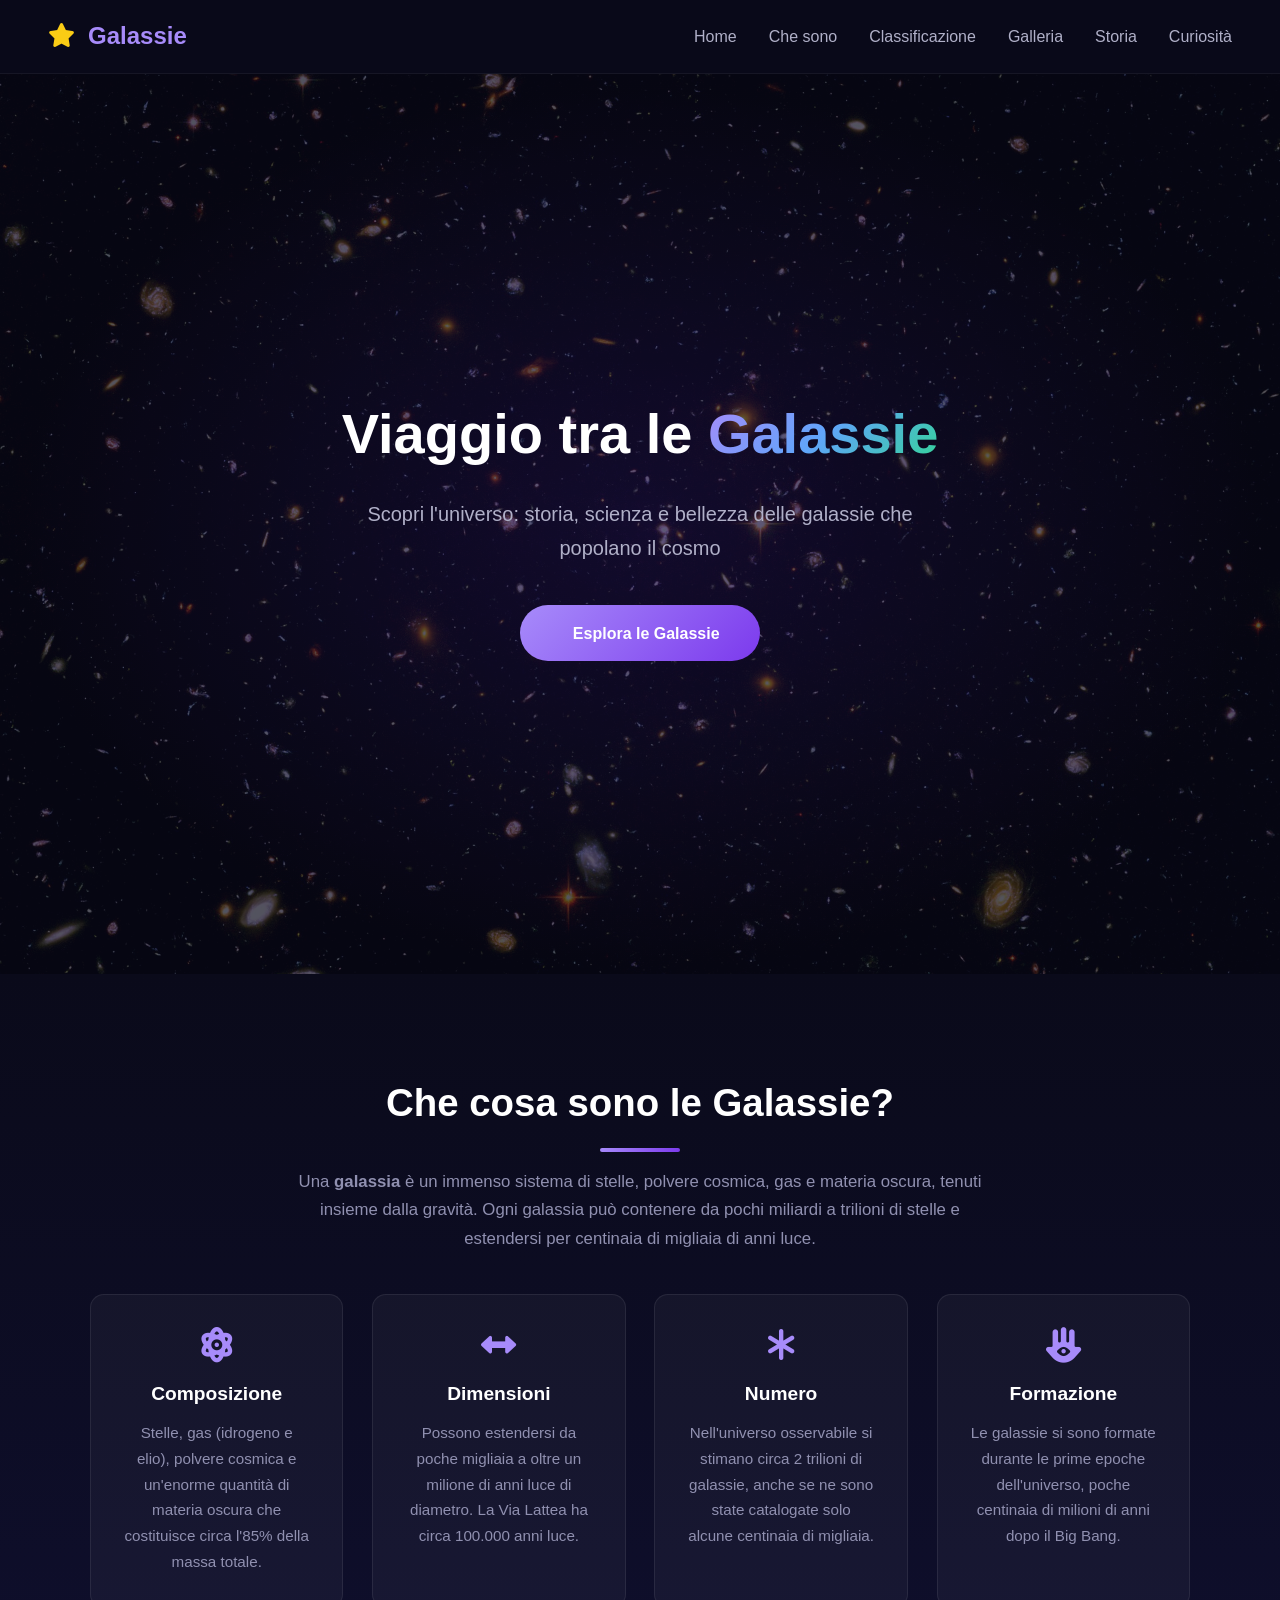
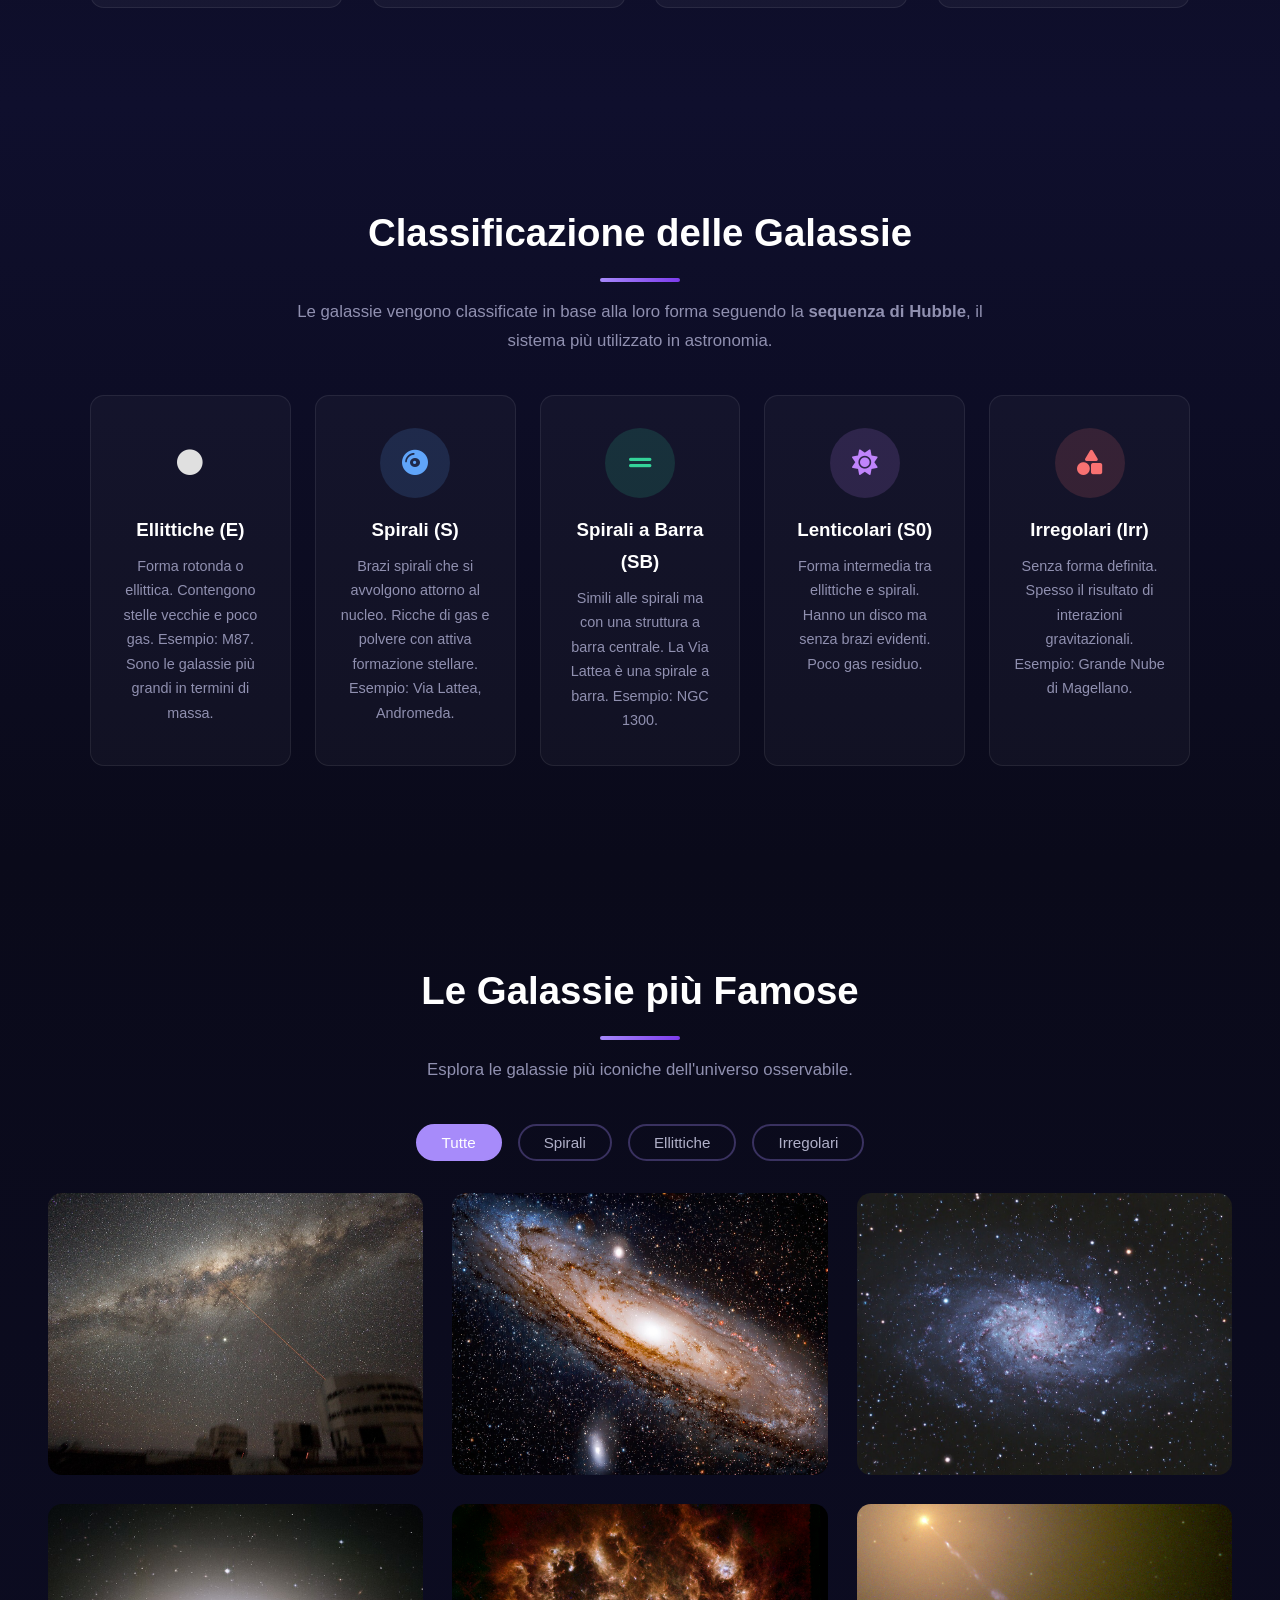
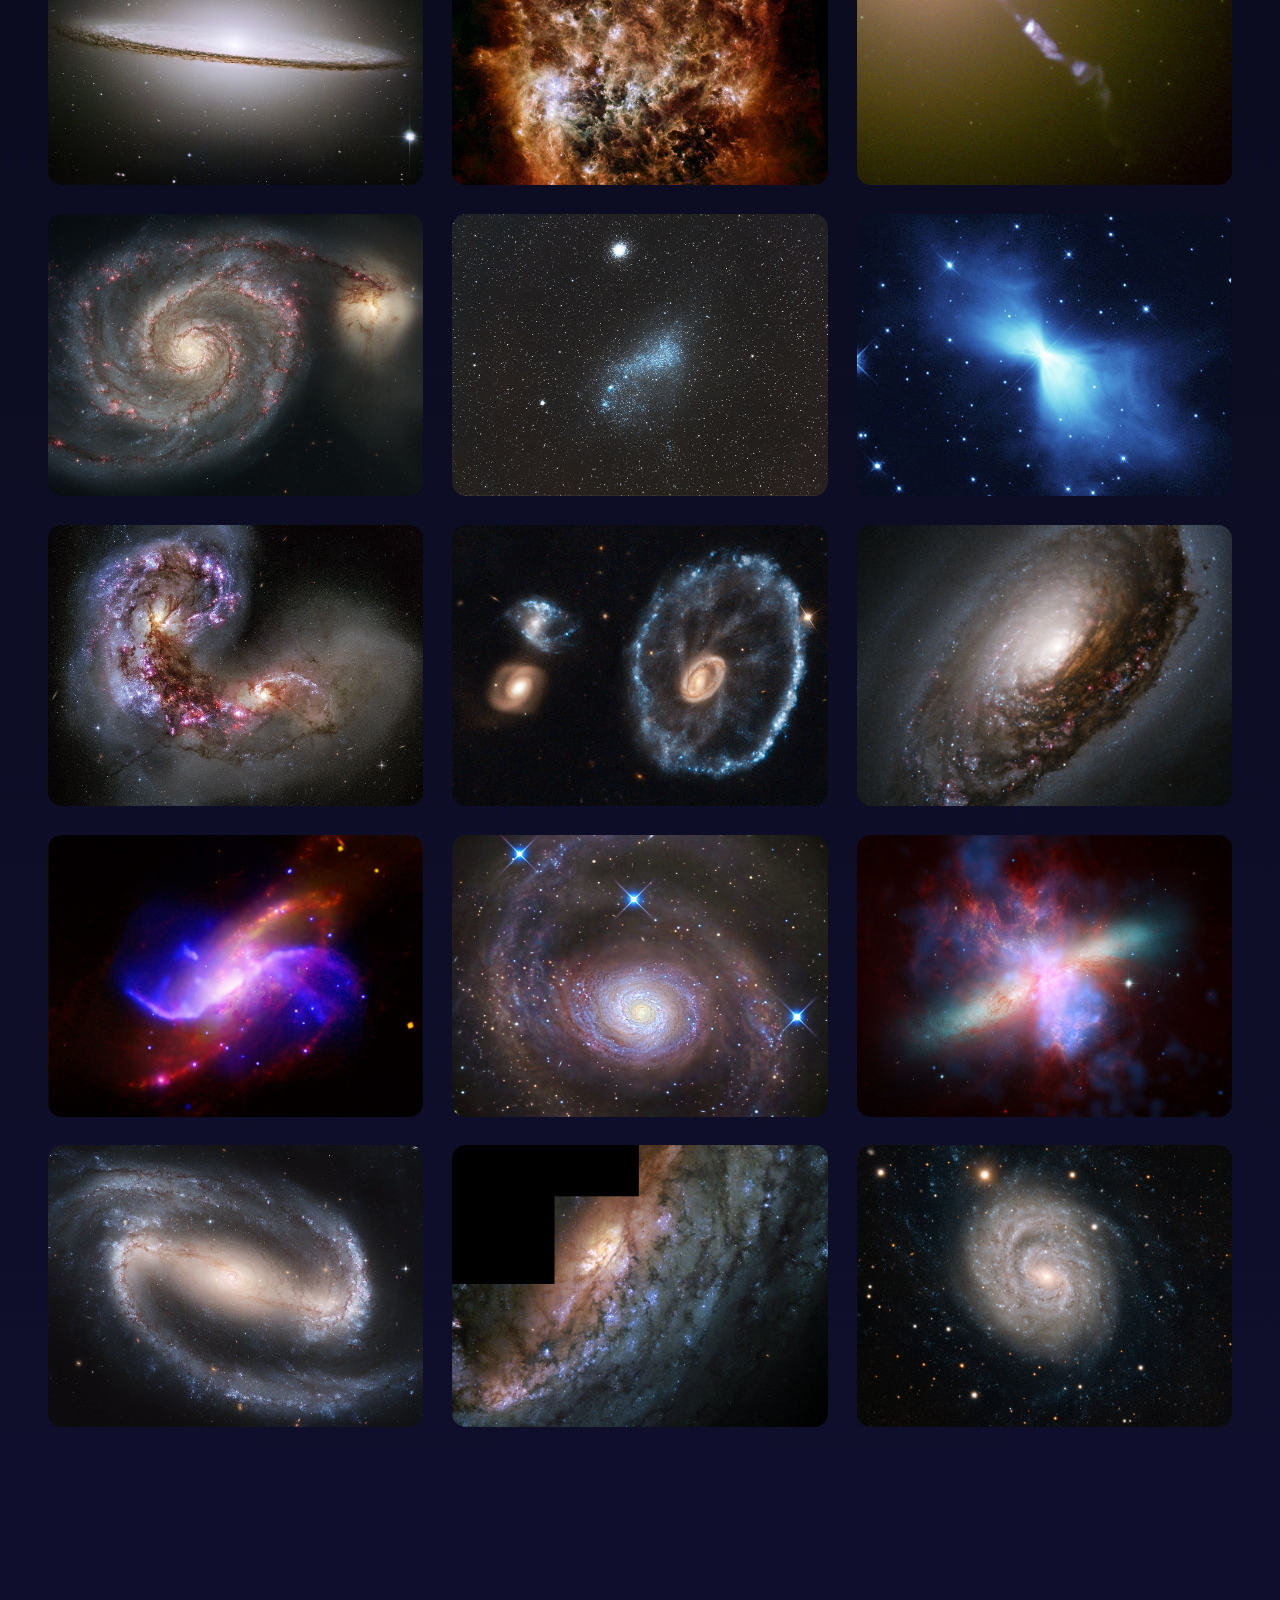
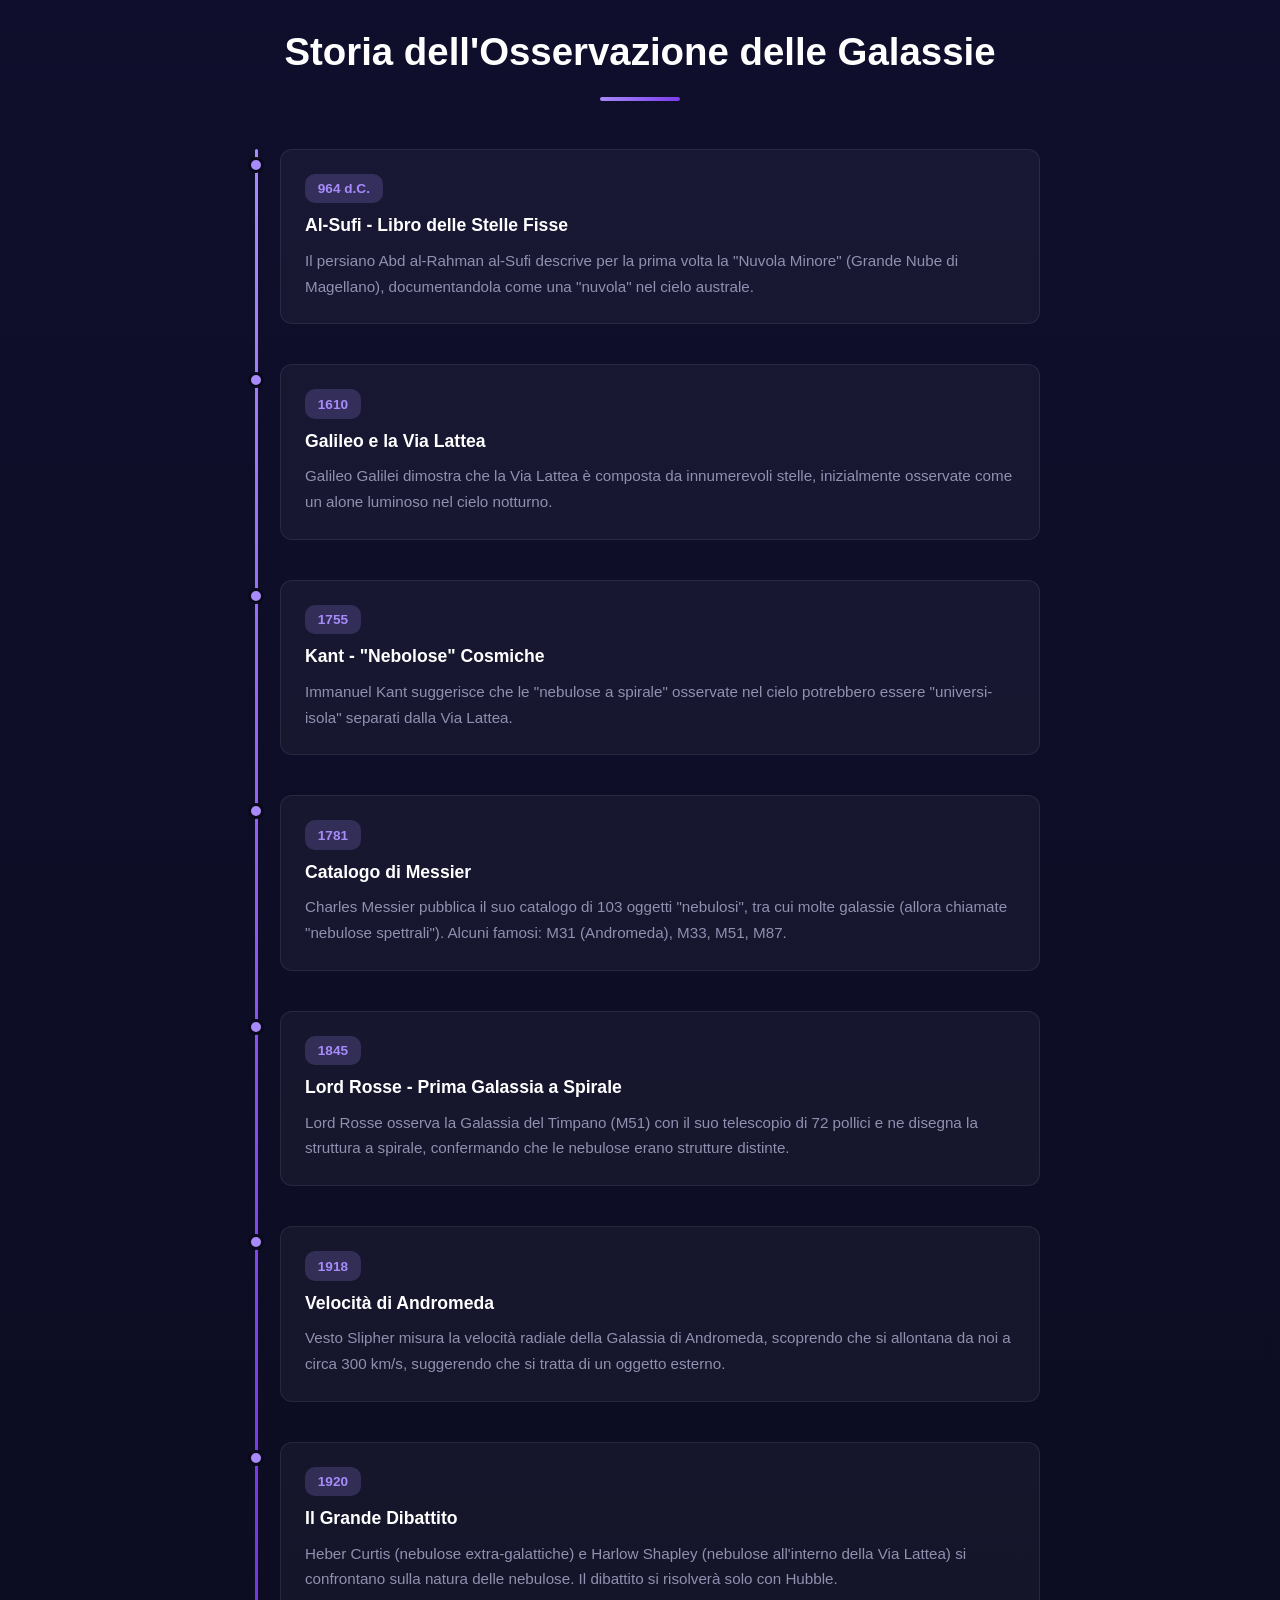
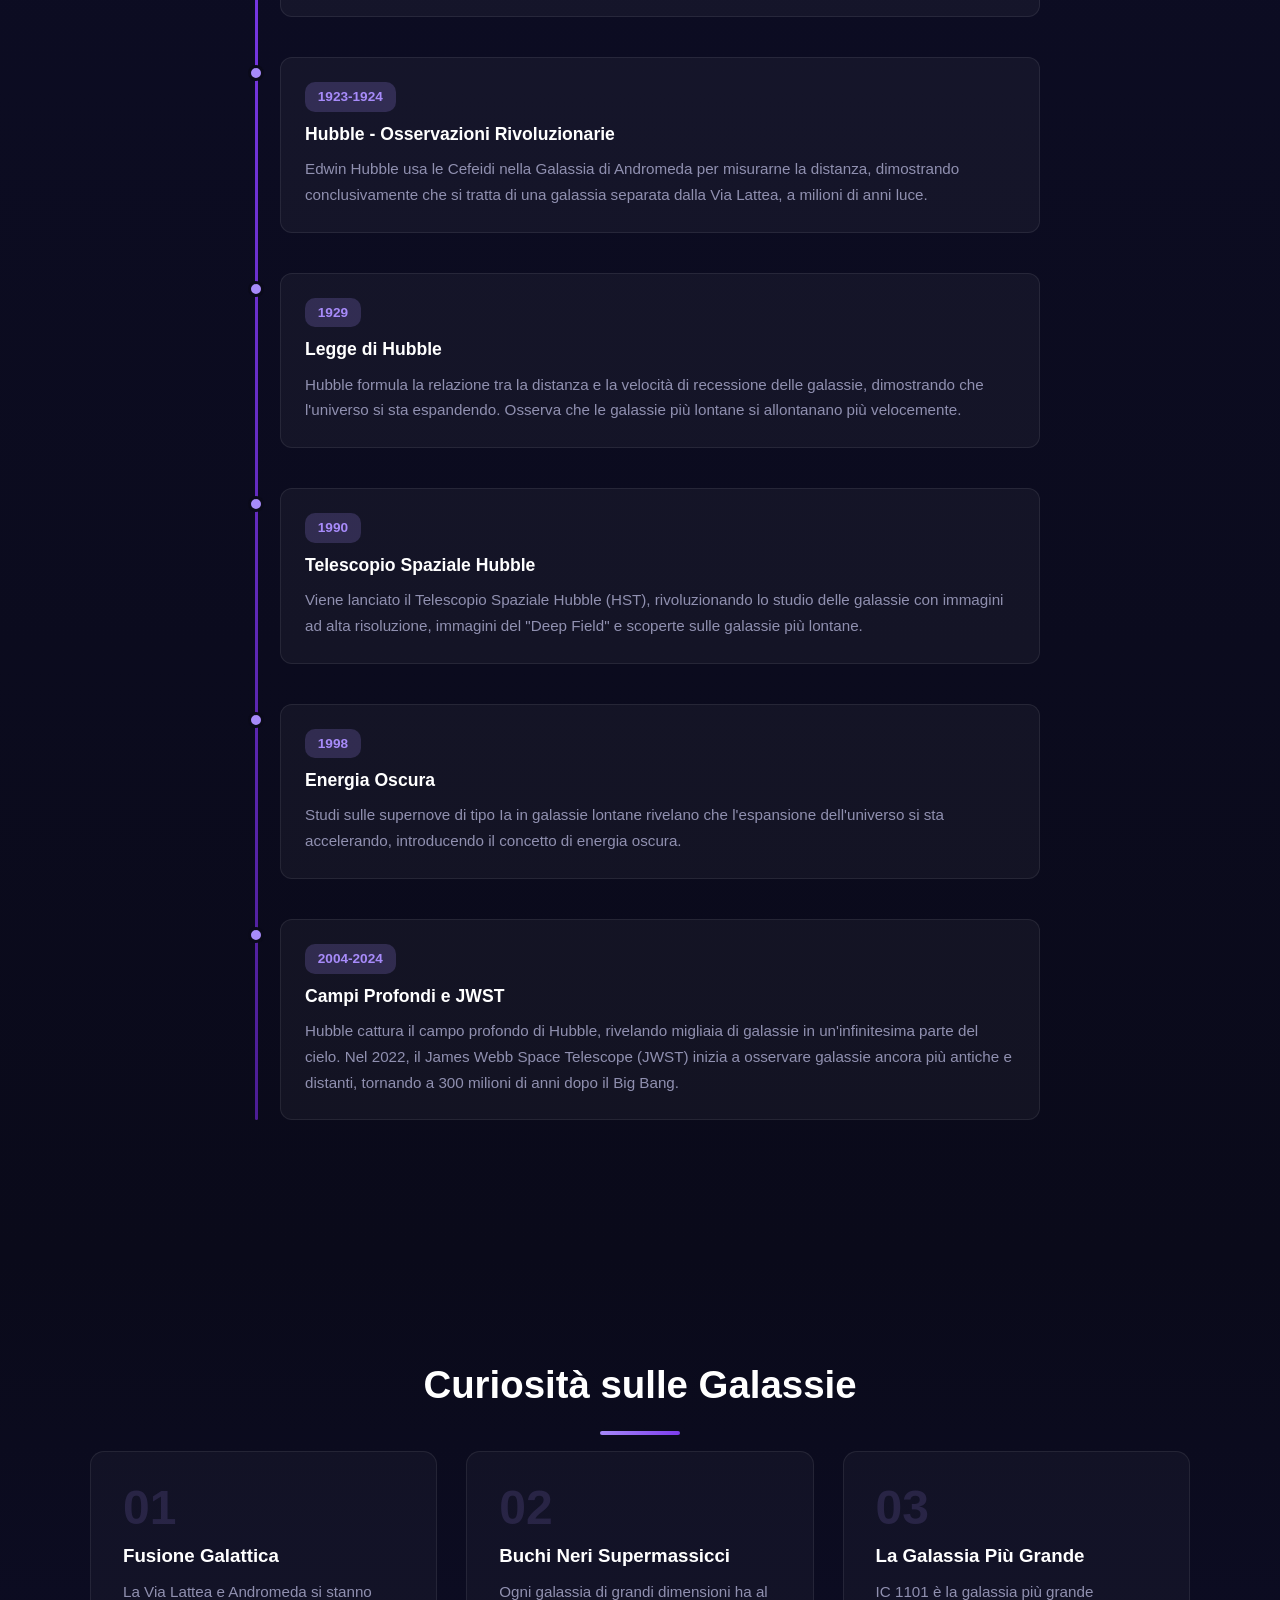
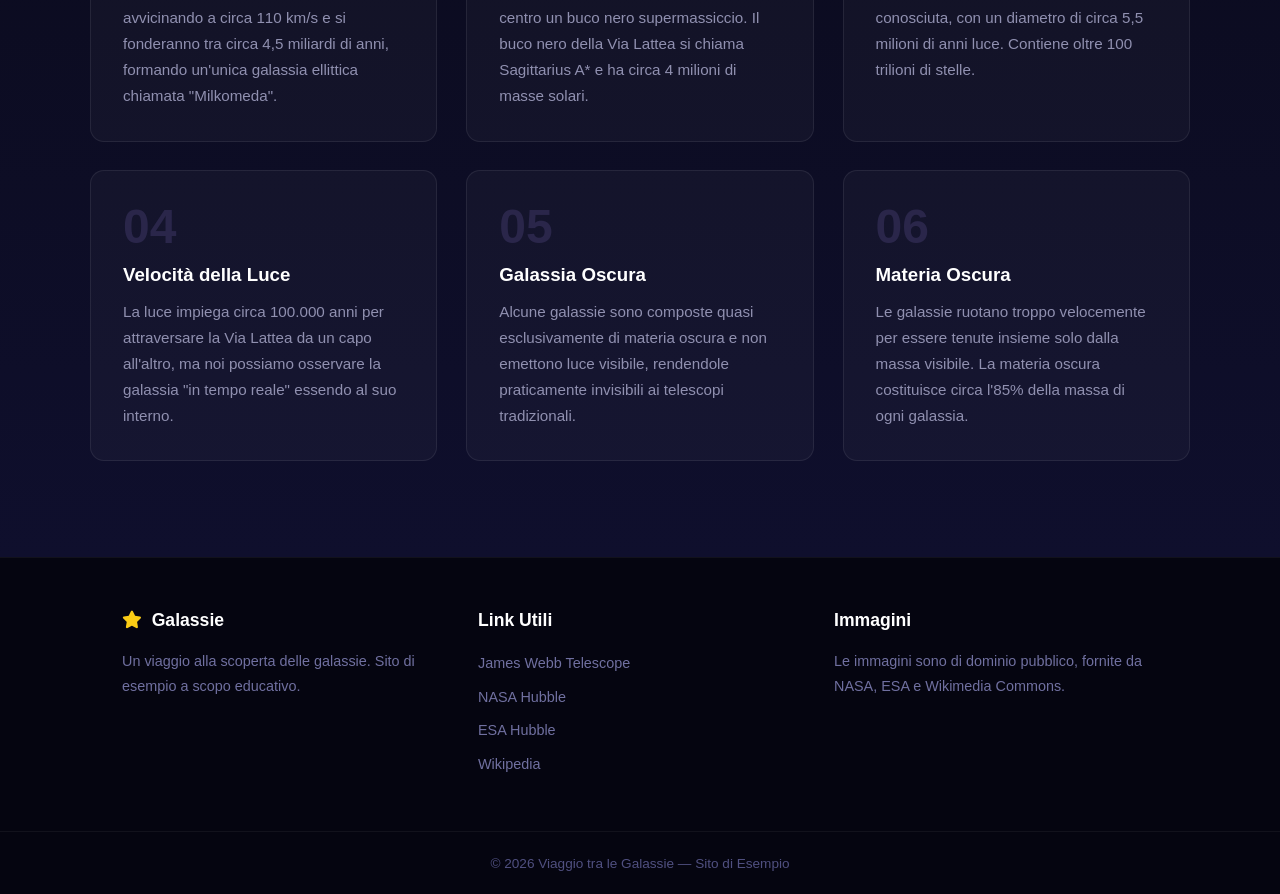
==== commit ae761c8f: "Usa immagini locali e correggi immagini rotte delle galassie" ====
--- a/index.html
+++ b/index.html
@@ -110,7 +110,7 @@
 
       <!-- 1. VIA LATTEA -->
       <div class="galaxy-card" data-type="spirale" onclick="openModal('milkyway')">
-        <img src="https://upload.wikimedia.org/wikipedia/commons/thumb/4/43/ESO-VLT-Laser-phot-33a-07.jpg/1280px-ESO-VLT-Laser-phot-33a-07.jpg" alt="Via Lattea" loading="lazy">
+        <img src="images/milkyway.jpg" alt="Via Lattea" loading="lazy">
         <div class="galaxy-overlay">
           <h3>Via Lattea</h3>
           <span class="galaxy-type">Spirale barrata</span>
@@ -120,7 +120,7 @@
 
       <!-- 2. ANDROMEDA -->
       <div class="galaxy-card" data-type="spirale" onclick="openModal('andromeda')">
-        <img src="https://upload.wikimedia.org/wikipedia/commons/thumb/8/8c/Andromeda_Galaxy_560mm_FL.jpg/1280px-Andromeda_Galaxy_560mm_FL.jpg" alt="Galassia di Andromeda" loading="lazy">
+        <img src="images/andromeda.jpg" alt="Galassia di Andromeda" loading="lazy">
         <div class="galaxy-overlay">
           <h3>Galassia di Andromeda (M31)</h3>
           <span class="galaxy-type">Spirale</span>
@@ -130,7 +130,7 @@
 
       <!-- 3. TRIANGOLO -->
       <div class="galaxy-card" data-type="spirale" onclick="openModal('triangolo')">
-        <img src="https://upload.wikimedia.org/wikipedia/commons/thumb/d/d0/Triangulum_Galaxy_M33_Scubi.jpg/1280px-Triangulum_Galaxy_M33_Scubi.jpg" alt="Galassia del Triangolo" loading="lazy">
+        <img src="images/triangolo.jpg" alt="Galassia del Triangolo" loading="lazy">
         <div class="galaxy-overlay">
           <h3>Galassia del Triangolo (M33)</h3>
           <span class="galaxy-type">Spirale</span>
@@ -140,7 +140,7 @@
 
       <!-- 4. SOMBRERO -->
       <div class="galaxy-card" data-type="spirale" onclick="openModal('sombrero')">
-        <img src="https://upload.wikimedia.org/wikipedia/commons/thumb/5/5f/Sombrero_Galaxy_560mm_FL.jpg/1280px-Sombrero_Galaxy_560mm_FL.jpg" alt="Galassia del Sombrero" loading="lazy">
+        <img src="images/sombrero.jpg" alt="Galassia del Sombrero" loading="lazy">
         <div class="galaxy-overlay">
           <h3>Galassia del Sombrero (M104)</h3>
           <span class="galaxy-type">Spirale barrata</span>
@@ -150,7 +150,7 @@
 
       <!-- 5. GRANDE NUBE DI MAGELLANO -->
       <div class="galaxy-card" data-type="irregolare" onclick="openModal('magellano')">
-        <img src="https://upload.wikimedia.org/wikipedia/commons/thumb/d/d5/NGC_2070_-_TOO_-_ESO.jpg/1024px-NGC_2070_-_TOO_-_ESO.jpg" alt="Grande Nube di Magellano" loading="lazy">
+        <img src="images/magellano.jpg" alt="Grande Nube di Magellano" loading="lazy">
         <div class="galaxy-overlay">
           <h3>Grande Nube di Magellano</h3>
           <span class="galaxy-type">Irr I</span>
@@ -160,7 +160,7 @@
 
       <!-- 6. MESSIER 87 -->
       <div class="galaxy-card" data-type="ellittica" onclick="openModal('m87')">
-        <img src="https://upload.wikimedia.org/wikipedia/commons/thumb/0/09/M87_jet.jpg/1024px-M87_jet.jpg" alt="M87" loading="lazy">
+        <img src="images/m87.jpg" alt="M87" loading="lazy">
         <div class="galaxy-overlay">
           <h3>Messier 87 (M87)</h3>
           <span class="galaxy-type">Ellittica gigante</span>
@@ -170,7 +170,7 @@
 
       <!-- 7. WHIRLPOOL -->
       <div class="galaxy-card" data-type="spirale" onclick="openModal('whirlpool')">
-        <img src="https://upload.wikimedia.org/wikipedia/commons/thumb/d/db/Whirlpool_Galaxy_by_Hubble.jpg/1024px-Whirlpool_Galaxy_by_Hubble.jpg" alt="Whirlpool Galaxy" loading="lazy">
+        <img src="images/whirlpool.jpg" alt="Whirlpool Galaxy" loading="lazy">
         <div class="galaxy-overlay">
           <h3>Galassia Whirlpool (M51)</h3>
           <span class="galaxy-type">Spirale</span>
@@ -180,7 +180,7 @@
 
       <!-- 8. PICCOLA NUBE DI MAGELLANO -->
       <div class="galaxy-card" data-type="irregolare" onclick="openModal('piccola-magellano')">
-        <img src="https://upload.wikimedia.org/wikipedia/commons/thumb/4/4d/SMC_-_Gems_of_the_Southern_Sky_-_ESO_-_1024.jpg/1024px-SMC_-_Gems_of_the_Southern_Sky_-_ESO_-_1024.jpg" alt="Piccola Nube di Magellano" loading="lazy">
+        <img src="images/piccolamagellano.jpg" alt="Piccola Nube di Magellano" loading="lazy">
         <div class="galaxy-overlay">
           <h3>Piccola Nube di Magellano</h3>
           <span class="galaxy-type">Irr I / SBO</span>
@@ -190,7 +190,7 @@
 
       <!-- 9. BOOMERANG -->
       <div class="galaxy-card" data-type="ellittica" onclick="openModal('boomerang')">
-        <img src="https://upload.wikimedia.org/wikipedia/commons/thumb/7/70/Boomerang_Nebula_HST.png/1024px-Boomerang_Nebula_HST.png" alt="Boomerang Nebula" loading="lazy">
+        <img src="images/boomerang.jpg" alt="Boomerang Nebula" loading="lazy">
         <div class="galaxy-overlay">
           <h3>Nebulosa Boomerang</h3>
           <span class="galaxy-type">Nebulosa protoplanetaria</span>
@@ -200,7 +200,7 @@
 
       <!-- 10. ANTENNAM -->
       <div class="galaxy-card" data-type="spirale" onclick="openModal('antennae')">
-        <img src="https://upload.wikimedia.org/wikipedia/commons/thumb/a/af/Antennae_Galaxies_-_Potentially_Hostile_-_PIA19780.jpg/1024px-Antennae_Galaxies_-_Potentially_Hostile_-_PIA19780.jpg" alt="Antennae Galaxies" loading="lazy">
+        <img src="images/antennae.jpg" alt="Antennae Galaxies" loading="lazy">
         <div class="galaxy-overlay">
           <h3>Galassie Antenne (NGC 4038/4039)</h3>
           <span class="galaxy-type">In interazione</span>
@@ -210,7 +210,7 @@
 
       <!-- 11. CARTWHEEL -->
       <div class="galaxy-card" data-type="spirale" onclick="openModal('cartwheel')">
-        <img src="https://upload.wikimedia.org/wikipedia/commons/thumb/4/49/Cartwheel_Galaxy_560mm_FL.jpg/1024px-Cartwheel_Galaxy_560mm_FL.jpg" alt="Cartwheel Galaxy" loading="lazy">
+        <img src="images/cartwheel.jpg" alt="Cartwheel Galaxy" loading="lazy">
         <div class="galaxy-overlay">
           <h3>Galassia della Ruota di Carro</h3>
           <span class="galaxy-type">Anulare</span>
@@ -220,7 +220,7 @@
 
       <!-- 12. BLACK EYE -->
       <div class="galaxy-card" data-type="spirale" onclick="openModal('blackeye')">
-        <img src="https://upload.wikimedia.org/wikipedia/commons/thumb/9/96/NGC_4826_-_Black_Eye_Galaxy_-_Heic0415a.jpg/1024px-NGC_4826_-_Black_Eye_Galaxy_-_Heic0415a.jpg" alt="Black Eye Galaxy" loading="lazy">
+        <img src="images/blackeye.jpg" alt="Black Eye Galaxy" loading="lazy">
         <div class="galaxy-overlay">
           <h3>Black Eye Galaxy (M64)</h3>
           <span class="galaxy-type">Spirale</span>
@@ -230,7 +230,7 @@
 
       <!-- 13. TIRANO -->
       <div class="galaxy-card" data-type="spirale" onclick="openModal('tirano')">
-        <img src="https://upload.wikimedia.org/wikipedia/commons/thumb/4/4d/M106_%28Messier_106%29.jpg/1024px-M106_%28Messier_106%29.jpg" alt="Galassia del Cane Maggiore" loading="lazy">
+        <img src="images/tirano.jpg" alt="Galassia del Cane Maggiore" loading="lazy">
         <div class="galaxy-overlay">
           <h3>M106 (Cane Maggiore)</h3>
           <span class="galaxy-type">Spirale barrata</span>
@@ -240,7 +240,7 @@
 
       <!-- 14. OCCHIO DI GATTO -->
       <div class="galaxy-card" data-type="ellittica" onclick="openModal('occhio')">
-        <img src="https://upload.wikimedia.org/wikipedia/commons/thumb/c/c5/M94_Galaxy_by_Hubble.jpg/1024px-M94_Galaxy_by_Hubble.jpg" alt="M94 - Occhio di Gatto" loading="lazy">
+        <img src="images/occhio.jpg" alt="M94 - Occhio di Gatto" loading="lazy">
         <div class="galaxy-overlay">
           <h3>Galassia dell'Occhio di Gatto (M94)</h3>
           <span class="galaxy-type">Spirale / Lenticolare</span>
@@ -250,7 +250,7 @@
 
       <!-- 15. CIGARO -->
       <div class="galaxy-card" data-type="ellittica" onclick="openModal('cigaro')">
-        <img src="https://upload.wikimedia.org/wikipedia/commons/thumb/3/32/M82_HST_big_stelum.jpg/1024px-M82_HST_big_stelum.jpg" alt="Galassia del Cigaro" loading="lazy">
+        <img src="images/cigaro.jpg" alt="Galassia del Cigaro" loading="lazy">
         <div class="galaxy-overlay">
           <h3>Galassia del Cigaro (M82)</h3>
           <span class="galaxy-type">Irregolare starburst</span>
@@ -260,7 +260,7 @@
 
       <!-- 16. SIRENA -->
       <div class="galaxy-card" data-type="spirale" onclick="openModal('sirena')">
-        <img src="https://upload.wikimedia.org/wikipedia/commons/thumb/9/97/NGC_1300_-_ERL_-_ESO.jpg/1024px-NGC_1300_-_ERL_-_ESO.jpg" alt="NGC 1300" loading="lazy">
+        <img src="images/sirena.jpg" alt="NGC 1300" loading="lazy">
         <div class="galaxy-overlay">
           <h3>NGC 1300 (Sirena)</h3>
           <span class="galaxy-type">Spirale barrata</span>
@@ -270,7 +270,7 @@
 
       <!-- 17. FOCA -->
       <div class="galaxy-card" data-type="spirale" onclick="openModal('foca')">
-        <img src="https://upload.wikimedia.org/wikipedia/commons/thumb/d/d4/NGC_2903_-_Galactic_Nucleus_-_ESO.jpg/1024px-NGC_2903_-_Galactic_Nucleus_-_ESO.jpg" alt="NGC 2903" loading="lazy">
+        <img src="images/foca.jpg" alt="NGC 2903" loading="lazy">
         <div class="galaxy-overlay">
           <h3>NGC 2903 (Leone)</h3>
           <span class="galaxy-type">Spirale barrata</span>
@@ -280,7 +280,7 @@
 
       <!-- 18. PESCATORE -->
       <div class="galaxy-card" data-type="spirale" onclick="openModal('pescatore')">
-        <img src="https://upload.wikimedia.org/wikipedia/commons/thumb/a/ab/NGC_1637_by_Esurvey.jpg/1024px-NGC_1637_by_Esurvey.jpg" alt="NGC 1637" loading="lazy">
+        <img src="images/pescatore.jpg" alt="NGC 1637" loading="lazy">
         <div class="galaxy-overlay">
           <h3>NGC 1637 (Eridano)</h3>
           <span class="galaxy-type">Spirale</span>
--- a/style.css
+++ b/style.css
@@ -85,7 +85,7 @@
 .hero-overlay {
   position: absolute;
   inset: 0;
-  background: url('https://upload.wikimedia.org/wikipedia/commons/thumb/0/09/Hubble_ultra_deep_field_high_rez_edit1.jpg/1280px-Hubble_ultra_deep_field_high_rez_edit1.jpg') center/cover no-repeat;
+  background: url('images/hero-bg.jpg') center/cover no-repeat;
   opacity: 0.3;
   animation: slowZoom 60s linear infinite;
 }
